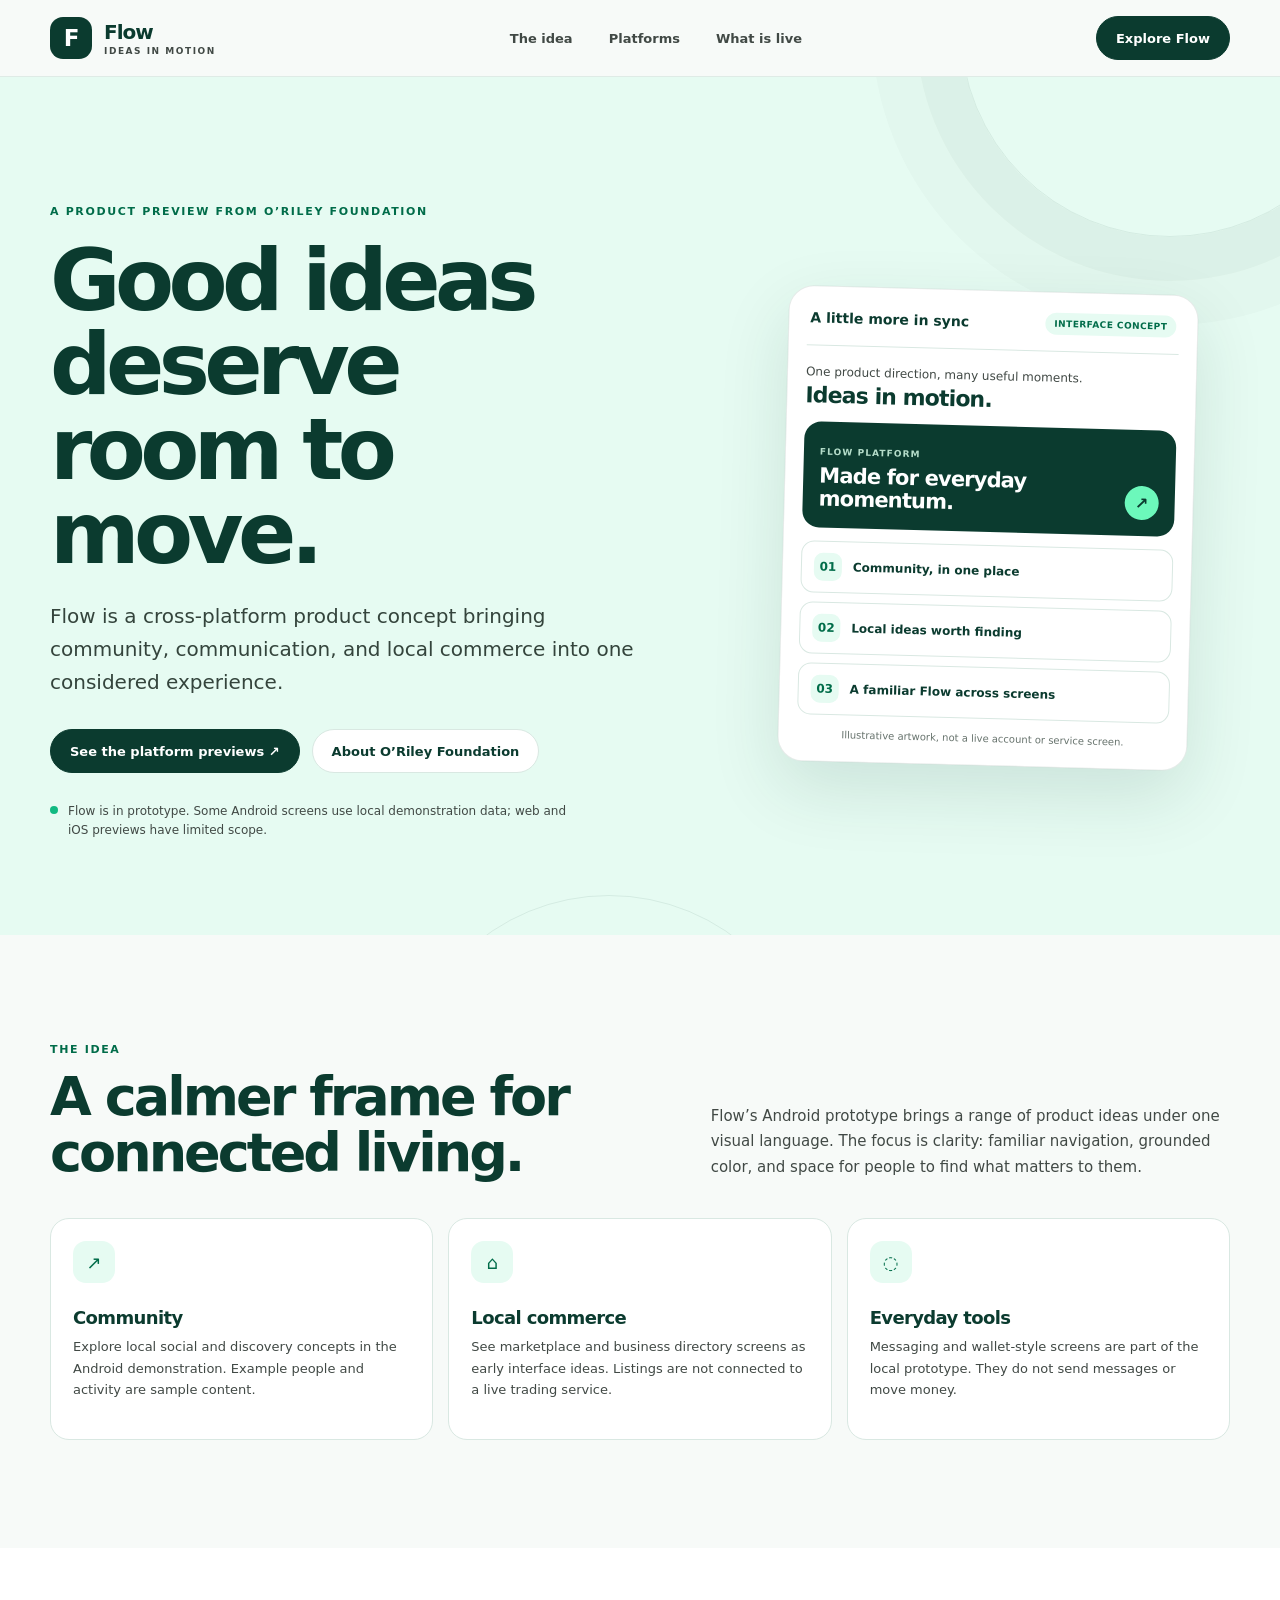
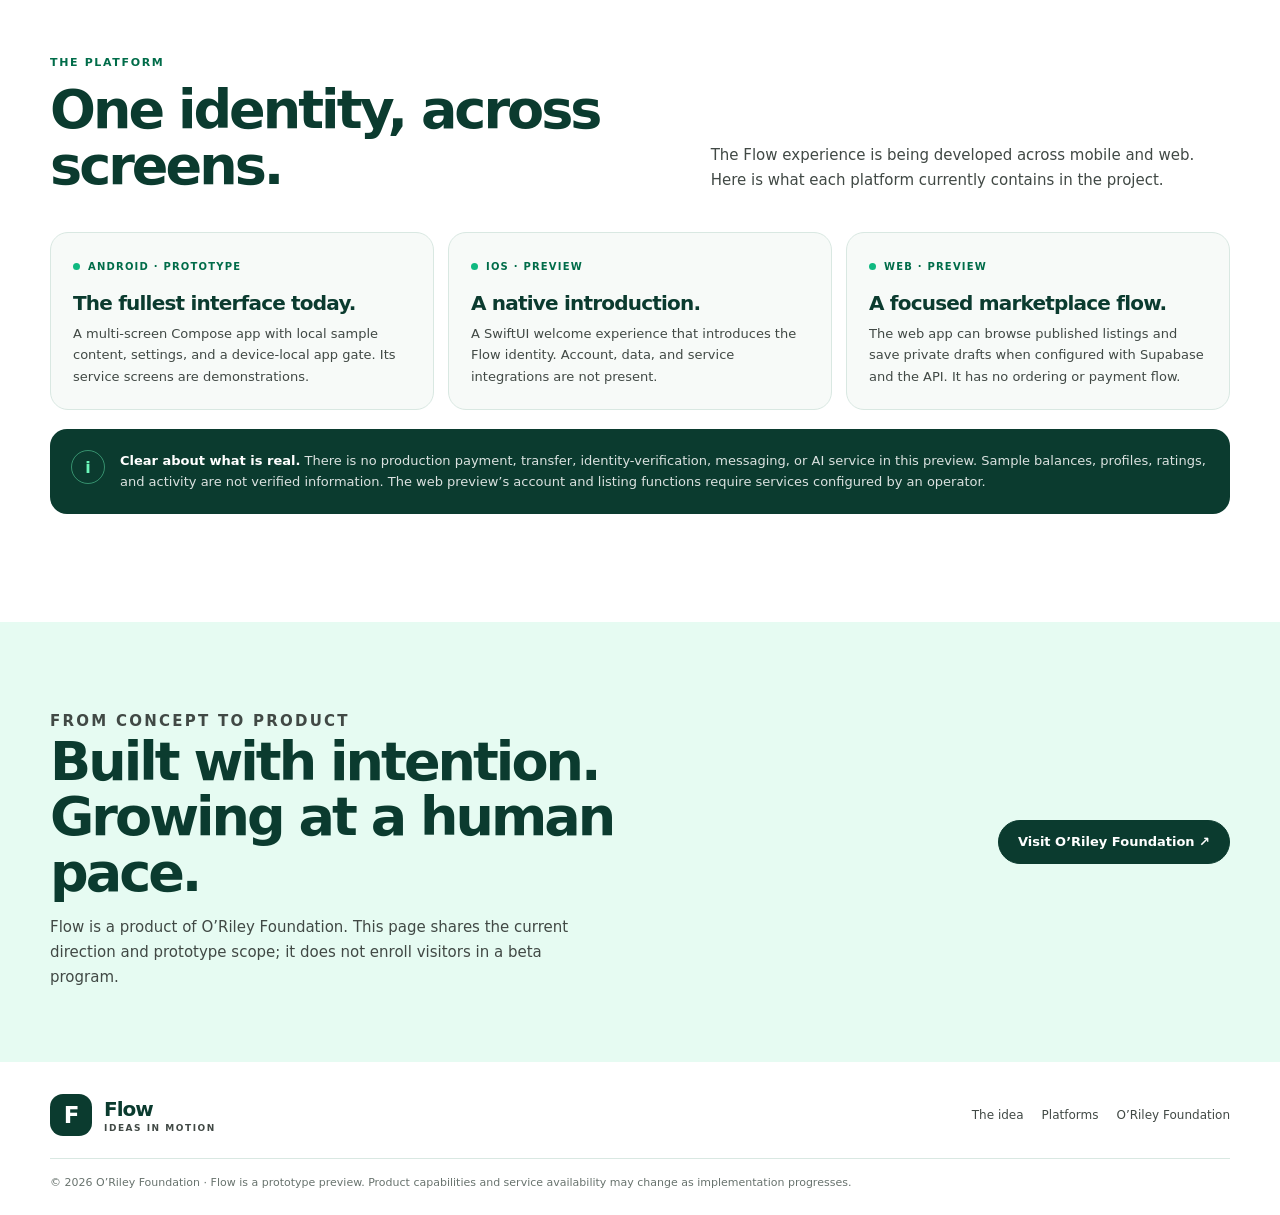
==== index.html @ 60d64be1 "Refactor Flow site into secure accessible assets" ====
<!doctype html>
<html lang="en">
<head>
  <meta charset="utf-8">
  <meta name="viewport" content="width=device-width, initial-scale=1">
  <meta name="theme-color" content="#f7faf8">
  <meta name="referrer" content="strict-origin-when-cross-origin">
  <meta http-equiv="Content-Security-Policy" content="default-src 'none'; script-src 'self'; style-src 'self'; img-src 'self' data:; font-src 'self'; connect-src 'none'; object-src 'none'; base-uri 'self'; form-action 'none'; frame-src 'none'; upgrade-insecure-requests">
  <meta name="description" content="Explore Flow, a cross-platform product prototype bringing community, communication, and local commerce into one considered experience.">
  <meta property="og:type" content="website">
  <meta property="og:title" content="Flow — Ideas in motion">
  <meta property="og:description" content="A product preview from O’Riley Foundation. Explore Flow’s Android prototype and iOS and web previews.">
  <meta property="og:url" content="https://www.zimlive.app/">
  <meta property="og:image" content="https://www.zimlive.app/social-preview.svg">
  <link rel="canonical" href="https://www.zimlive.app/">
  <link rel="icon" type="image/svg+xml" href="/favicon.svg">
  <title>Flow — Ideas in motion</title>
  <link rel="stylesheet" href="/styles/site.css">
</head>
<body>
  <a class="skip-link" href="#main">Skip to content</a>
  <header class="site-header">
    <div class="wrap nav">
      <a class="brand" href="#top" aria-label="Flow home">
        <span class="brand-mark" aria-hidden="true">F</span>
        <span><span class="brand-name">Flow</span><span class="brand-line">IDEAS IN MOTION</span></span>
      </a>
      <button class="menu-toggle" type="button" aria-expanded="false" aria-controls="main-navigation">Menu</button>
      <nav class="nav-links" id="main-navigation" aria-label="Main navigation">
        <a href="#about">The idea</a>
        <a href="#platforms">Platforms</a>
        <a href="#trust">What is live</a>
      </nav>
      <a class="nav-cta" href="#platforms">Explore Flow</a>
    </div>
  </header>

  <main id="main">
    <section class="hero" id="top" aria-labelledby="hero-title">
      <div class="wrap hero-grid">
        <div>
          <p class="kicker">A product preview from O’Riley Foundation</p>
          <h1 id="hero-title">Good ideas deserve room to move.</h1>
          <p class="hero-copy">Flow is a cross-platform product concept bringing community, communication, and local commerce into one considered experience.</p>
          <div class="hero-actions">
            <a class="button" href="#platforms">See the platform previews <span aria-hidden="true">&nbsp;↗</span></a>
            <a class="button secondary" href="https://www.orileyplatforms.com/">About O’Riley Foundation</a>
          </div>
          <p class="prototype-note"><span class="note-dot" aria-hidden="true"></span><span>Flow is in prototype. Some Android screens use local demonstration data; web and iOS previews have limited scope.</span></p>
        </div>

        <div class="preview-card" aria-label="Illustrative Flow interface preview">
          <div class="preview-top"><span class="preview-title">A little more in sync</span><span class="preview-tag">Interface concept</span></div>
          <p class="preview-welcome">One product direction, many useful moments.<strong>Ideas in motion.</strong></p>
          <div class="preview-feature"><span><small>Flow platform</small><strong>Made for everyday momentum.</strong></span><span class="arrow-mark" aria-hidden="true">↗</span></div>
          <div class="preview-list" aria-hidden="true">
            <div class="preview-row"><span class="row-icon">01</span>Community, in one place</div>
            <div class="preview-row"><span class="row-icon">02</span>Local ideas worth finding</div>
            <div class="preview-row"><span class="row-icon">03</span>A familiar Flow across screens</div>
          </div>
          <p class="preview-caption">Illustrative artwork, not a live account or service screen.</p>
        </div>
      </div>
    </section>

    <section class="content-section" id="about" aria-labelledby="about-title">
      <div class="wrap">
        <div class="section-heading">
          <div><p class="kicker">The idea</p><h2 id="about-title">A calmer frame for connected living.</h2></div>
          <p class="section-intro">Flow’s Android prototype brings a range of product ideas under one visual language. The focus is clarity: familiar navigation, grounded color, and space for people to find what matters to them.</p>
        </div>
        <div class="feature-grid">
          <article class="feature"><span class="feature-icon" aria-hidden="true">↗</span><h3>Community</h3><p>Explore local social and discovery concepts in the Android demonstration. Example people and activity are sample content.</p></article>
          <article class="feature"><span class="feature-icon" aria-hidden="true">⌂</span><h3>Local commerce</h3><p>See marketplace and business directory screens as early interface ideas. Listings are not connected to a live trading service.</p></article>
          <article class="feature"><span class="feature-icon" aria-hidden="true">◌</span><h3>Everyday tools</h3><p>Messaging and wallet-style screens are part of the local prototype. They do not send messages or move money.</p></article>
        </div>
      </div>
    </section>

    <section class="content-section status-section" id="platforms" aria-labelledby="platforms-title">
      <div class="wrap">
        <div class="section-heading">
          <div><p class="kicker">The platform</p><h2 id="platforms-title">One identity, across screens.</h2></div>
          <p class="section-intro">The Flow experience is being developed across mobile and web. Here is what each platform currently contains in the project.</p>
        </div>
        <div class="status-grid">
          <article class="status-card"><span class="status-label">Android · Prototype</span><h3>The fullest interface today.</h3><p>A multi-screen Compose app with local sample content, settings, and a device-local app gate. Its service screens are demonstrations.</p></article>
          <article class="status-card"><span class="status-label">iOS · Preview</span><h3>A native introduction.</h3><p>A SwiftUI welcome experience that introduces the Flow identity. Account, data, and service integrations are not present.</p></article>
          <article class="status-card"><span class="status-label">Web · Preview</span><h3>A focused marketplace flow.</h3><p>The web app can browse published listings and save private drafts when configured with Supabase and the API. It has no ordering or payment flow.</p></article>
        </div>
        <div class="trust-note" id="trust"><span class="trust-mark" aria-hidden="true">i</span><p><strong>Clear about what is real.</strong> There is no production payment, transfer, identity-verification, messaging, or AI service in this preview. Sample balances, profiles, ratings, and activity are not verified information. The web preview’s account and listing functions require services configured by an operator.</p></div>
      </div>
    </section>

    <section class="closing" aria-labelledby="closing-title">
      <div class="wrap closing-inner">
        <div><p class="kicker">From concept to product</p><h2 id="closing-title">Built with intention. Growing at a human pace.</h2><p>Flow is a product of O’Riley Foundation. This page shares the current direction and prototype scope; it does not enroll visitors in a beta program.</p></div>
        <a class="button" href="https://www.orileyplatforms.com/">Visit O’Riley Foundation <span aria-hidden="true">&nbsp;↗</span></a>
      </div>
    </section>
  </main>

  <footer>
    <div class="wrap">
      <div class="footer-row">
        <a class="brand" href="#top" aria-label="Flow home"><span class="brand-mark" aria-hidden="true">F</span><span><span class="brand-name">Flow</span><span class="brand-line">IDEAS IN MOTION</span></span></a>
        <div class="footer-links"><a href="#about">The idea</a><a href="#platforms">Platforms</a><a href="https://www.orileyplatforms.com/">O’Riley Foundation</a></div>
      </div>
      <p class="fine-print">© 2026 O’Riley Foundation · Flow is a prototype preview. Product capabilities and service availability may change as implementation progresses.</p>
    </div>
  </footer>
  <script type="module" src="/scripts/site.js"></script>
</body>
</html>
---- styles/site.css ----
:root {
      color-scheme: light;
      --forest: #0b3b2f;
      --pine: #006c49;
      --emerald: #10b981;
      --mint-bright: #6cf8bb;
      --mint: #e6fbf2;
      --canvas: #f7faf8;
      --white: #fff;
      --ink: #181c1b;
      --muted: #414945;
      --line: #d9e8e2;
      --max: 1180px;
      font-family: "Avenir Next", Avenir, "Segoe UI", system-ui, sans-serif;
      font-synthesis: none;
      text-rendering: optimizeLegibility;
      -webkit-font-smoothing: antialiased;
    }

    *, *::before, *::after { box-sizing: border-box; }
    html { scroll-behavior: smooth; scroll-padding-top: 92px; }
    body { margin: 0; min-width: 320px; background: var(--canvas); color: var(--ink); }
    a { color: inherit; }
    a:focus-visible { outline: 3px solid var(--emerald); outline-offset: 4px; border-radius: 4px; }
    .skip-link { position: absolute; z-index: 10; left: 16px; top: -60px; padding: 12px 16px; border-radius: 8px; background: var(--forest); color: var(--white); }
    .skip-link:focus { top: 12px; }
    .wrap { width: min(calc(100% - 48px), var(--max)); margin-inline: auto; }
    .site-header { position: sticky; z-index: 5; top: 0; border-bottom: 1px solid rgb(217 232 226 / 78%); background: rgb(247 250 248 / 94%); backdrop-filter: blur(14px); }
    .nav { display: flex; min-height: 76px; align-items: center; justify-content: space-between; gap: 28px; }
    .brand { display: inline-flex; align-items: center; gap: 12px; color: var(--forest); text-decoration: none; }
    .brand-mark { display: grid; width: 42px; height: 42px; place-items: center; border-radius: 13px; background: var(--forest); color: var(--white); font-size: 23px; font-weight: 800; letter-spacing: -.06em; }
    .brand-name { display: block; font-size: 20px; font-weight: 800; letter-spacing: -.05em; }
    .brand-line { display: block; margin-top: 2px; color: var(--muted); font-size: 9px; font-weight: 700; letter-spacing: .17em; }
    .nav-links { display: flex; align-items: center; gap: clamp(18px, 3vw, 36px); }
    .menu-toggle { display: none; min-height: 42px; border: 1px solid var(--line); border-radius: 999px; padding: 0 15px; background: var(--white); color: var(--forest); font: inherit; font-size: 13px; font-weight: 700; cursor: pointer; }
    .nav-links a { color: var(--muted); font-size: 13px; font-weight: 650; text-decoration: none; }
    .nav-links a:hover { color: var(--forest); }
    .nav-cta, .button { display: inline-flex; min-height: 44px; align-items: center; justify-content: center; border: 1px solid var(--forest); border-radius: 999px; padding: 0 19px; background: var(--forest); color: var(--white); font-size: 13px; font-weight: 700; text-decoration: none; transition: transform .18s ease, background-color .18s ease; }
    .nav-cta:hover, .button:hover { transform: translateY(-1px); background: var(--pine); }
    .button.secondary { border-color: var(--line); background: var(--white); color: var(--forest); }
    .button.secondary:hover { background: var(--mint); }

    .hero { position: relative; overflow: hidden; padding: clamp(70px, 11vw, 128px) 0 84px; background: var(--mint); }
    .hero::before, .hero::after { position: absolute; width: 420px; height: 420px; border: 1px solid rgb(11 59 47 / 8%); border-radius: 50%; content: ""; pointer-events: none; }
    .hero::before { top: -260px; right: -100px; box-shadow: 0 0 0 44px rgb(11 59 47 / 3%), 0 0 0 88px rgb(11 59 47 / 2%); }
    .hero::after { right: 36%; bottom: -380px; }
    .hero-grid { position: relative; z-index: 1; display: grid; grid-template-columns: minmax(0, 1.1fr) minmax(300px, .9fr); align-items: center; gap: clamp(44px, 8vw, 104px); }
    .kicker { margin: 0 0 20px; color: var(--pine); font-size: 11px; font-weight: 800; letter-spacing: .15em; text-transform: uppercase; }
    h1, h2, h3, p { overflow-wrap: anywhere; }
    h1 { max-width: 700px; margin: 0; color: var(--forest); font-size: clamp(48px, 7.5vw, 86px); font-weight: 760; line-height: .98; letter-spacing: -.065em; }
    .hero-copy { max-width: 610px; margin: 25px 0 0; color: #34443c; font-size: clamp(17px, 1.7vw, 20px); line-height: 1.65; }
    .hero-actions { display: flex; flex-wrap: wrap; gap: 12px; margin-top: 30px; }
    .prototype-note { display: flex; align-items: flex-start; gap: 10px; max-width: 540px; margin-top: 29px; color: var(--muted); font-size: 12px; line-height: 1.55; }
    .note-dot { flex: 0 0 8px; width: 8px; height: 8px; margin-top: 4px; border-radius: 50%; background: var(--emerald); }

    .preview-card { position: relative; max-width: 410px; margin-inline: auto; padding: 18px; border: 1px solid rgb(11 59 47 / 10%); border-radius: 25px; background: var(--white); box-shadow: 0 26px 70px rgb(11 59 47 / 12%); transform: rotate(1.5deg); }
    .preview-top { display: flex; align-items: center; justify-content: space-between; padding: 2px 3px 16px; border-bottom: 1px solid var(--line); }
    .preview-title { color: var(--forest); font-size: 14px; font-weight: 800; }
    .preview-tag { border-radius: 99px; padding: 6px 9px; background: var(--mint); color: var(--pine); font-size: 9px; font-weight: 750; letter-spacing: .05em; text-transform: uppercase; }
    .preview-welcome { margin: 19px 0 14px; color: var(--muted); font-size: 12px; }
    .preview-welcome strong { display: block; margin-top: 4px; color: var(--forest); font-size: 22px; letter-spacing: -.04em; }
    .preview-feature { display: grid; grid-template-columns: 1fr auto; align-items: end; gap: 10px; min-height: 106px; padding: 16px; border-radius: 17px; background: var(--forest); color: var(--white); }
    .preview-feature small { display: block; margin-bottom: 8px; color: #b5ddca; font-size: 9px; font-weight: 750; letter-spacing: .12em; text-transform: uppercase; }
    .preview-feature strong { max-width: 210px; font-size: 21px; line-height: 1.12; letter-spacing: -.04em; }
    .arrow-mark { display: grid; width: 34px; height: 34px; place-items: center; border-radius: 50%; background: var(--mint-bright); color: var(--forest); font-size: 16px; font-weight: 800; }
    .preview-list { display: grid; gap: 9px; margin-top: 13px; }
    .preview-row { display: flex; align-items: center; gap: 11px; padding: 11px 12px; border: 1px solid var(--line); border-radius: 13px; color: var(--forest); font-size: 12px; font-weight: 650; }
    .row-icon { display: grid; width: 28px; height: 28px; flex: 0 0 28px; place-items: center; border-radius: 9px; background: var(--mint); color: var(--pine); font-size: 12px; }
    .preview-caption { margin: 13px 0 0; color: #67736d; font-size: 10px; line-height: 1.45; text-align: center; }

    section.content-section { padding: clamp(66px, 9vw, 108px) 0; }
    .section-heading { display: grid; grid-template-columns: minmax(0, .85fr) minmax(260px, .7fr); align-items: end; gap: 30px; margin-bottom: 38px; }
    .section-heading .kicker { margin-bottom: 13px; }
    h2 { margin: 0; color: var(--forest); font-size: clamp(34px, 5vw, 54px); font-weight: 730; line-height: 1.03; letter-spacing: -.055em; }
    .section-intro { margin: 0; color: var(--muted); font-size: 15px; line-height: 1.7; }
    .feature-grid { display: grid; grid-template-columns: repeat(3, minmax(0, 1fr)); gap: 15px; }
    .feature { min-height: 222px; padding: 22px; border: 1px solid var(--line); border-radius: 19px; background: var(--white); }
    .feature-icon { display: grid; width: 42px; height: 42px; place-items: center; border-radius: 13px; background: var(--mint); color: var(--pine); font-size: 18px; }
    .feature h3 { margin: 24px 0 8px; color: var(--forest); font-size: 18px; letter-spacing: -.035em; }
    .feature p { margin: 0; color: var(--muted); font-size: 13px; line-height: 1.65; }

    .status-section { background: var(--white); }
    .status-grid { display: grid; grid-template-columns: repeat(3, minmax(0, 1fr)); gap: 14px; }
    .status-card { padding: 22px; border: 1px solid var(--line); border-radius: 18px; background: var(--canvas); }
    .status-label { display: inline-flex; align-items: center; gap: 8px; color: var(--pine); font-size: 10px; font-weight: 800; letter-spacing: .12em; text-transform: uppercase; }
    .status-label::before { width: 7px; height: 7px; border-radius: 50%; background: var(--emerald); content: ""; }
    .status-card h3 { margin: 17px 0 8px; color: var(--forest); font-size: 20px; letter-spacing: -.04em; }
    .status-card p { margin: 0; color: var(--muted); font-size: 13px; line-height: 1.65; }
    .trust-note { display: grid; grid-template-columns: auto 1fr; gap: 15px; margin-top: 19px; padding: 21px; border-radius: 17px; background: var(--forest); color: white; }
    .trust-mark { display: grid; width: 34px; height: 34px; place-items: center; border: 1px solid rgb(108 248 187 / 45%); border-radius: 50%; color: var(--mint-bright); font-weight: 800; }
    .trust-note p { margin: 0; color: rgb(255 255 255 / 85%); font-size: 13px; line-height: 1.65; }
    .trust-note strong { color: var(--white); }

    .closing { padding: 72px 0; background: var(--mint); }
    .closing-inner { display: flex; align-items: center; justify-content: space-between; gap: 30px; }
    .closing h2 { max-width: 580px; }
    .closing p { max-width: 560px; margin: 15px 0 0; color: var(--muted); font-size: 15px; line-height: 1.65; }
    footer { padding: 32px 0 26px; background: var(--white); }
    .footer-row { display: flex; align-items: center; justify-content: space-between; gap: 24px; }
    .footer-copy { color: var(--muted); font-size: 12px; line-height: 1.6; }
    .footer-links { display: flex; flex-wrap: wrap; gap: 18px; }
    .footer-links a { color: var(--muted); font-size: 12px; text-decoration: none; }
    .footer-links a:hover { color: var(--forest); text-decoration: underline; }
    .fine-print { margin: 22px 0 0; padding-top: 17px; border-top: 1px solid var(--line); color: #68736e; font-size: 11px; }

    @media (max-width: 850px) {
      .hero-grid { grid-template-columns: minmax(0, 1fr) minmax(260px, .8fr); gap: 34px; }
      .section-heading { grid-template-columns: 1fr; align-items: start; gap: 17px; }
    }
    @media (max-width: 650px) {
      .wrap { width: min(calc(100% - 36px), var(--max)); }
      .nav { min-height: 68px; gap: 12px; }
      .js .menu-toggle { display: inline-flex; align-items: center; }
      .js .nav-links { position: absolute; top: 100%; right: 18px; left: 18px; display: none; align-items: stretch; gap: 0; padding: 8px; border: 1px solid var(--line); border-radius: 16px; background: var(--white); box-shadow: 0 16px 40px rgb(11 59 47 / 12%); }
      .js .nav-links[data-open="true"] { display: grid; }
      .js .nav-links a { padding: 13px 12px; border-radius: 9px; }
      .js .nav-links a:hover { background: var(--mint); }
      .nav-cta { min-height: 40px; padding-inline: 14px; font-size: 12px; }
      .hero { padding: 64px 0 60px; }
      .hero-grid { grid-template-columns: 1fr; }
      .hero-copy { font-size: 16px; }
      .preview-card { width: min(100%, 400px); transform: none; }
      .feature-grid, .status-grid { grid-template-columns: 1fr; }
      .feature { min-height: 0; }
      .feature h3 { margin-top: 17px; }
      .closing-inner, .footer-row { align-items: flex-start; flex-direction: column; }
    }
    @media (prefers-reduced-motion: reduce) {
      *, *::before, *::after { scroll-behavior: auto !important; transition-duration: .01ms !important; }
    }
    @media (min-width: 651px) { .menu-toggle { display: none !important; } }
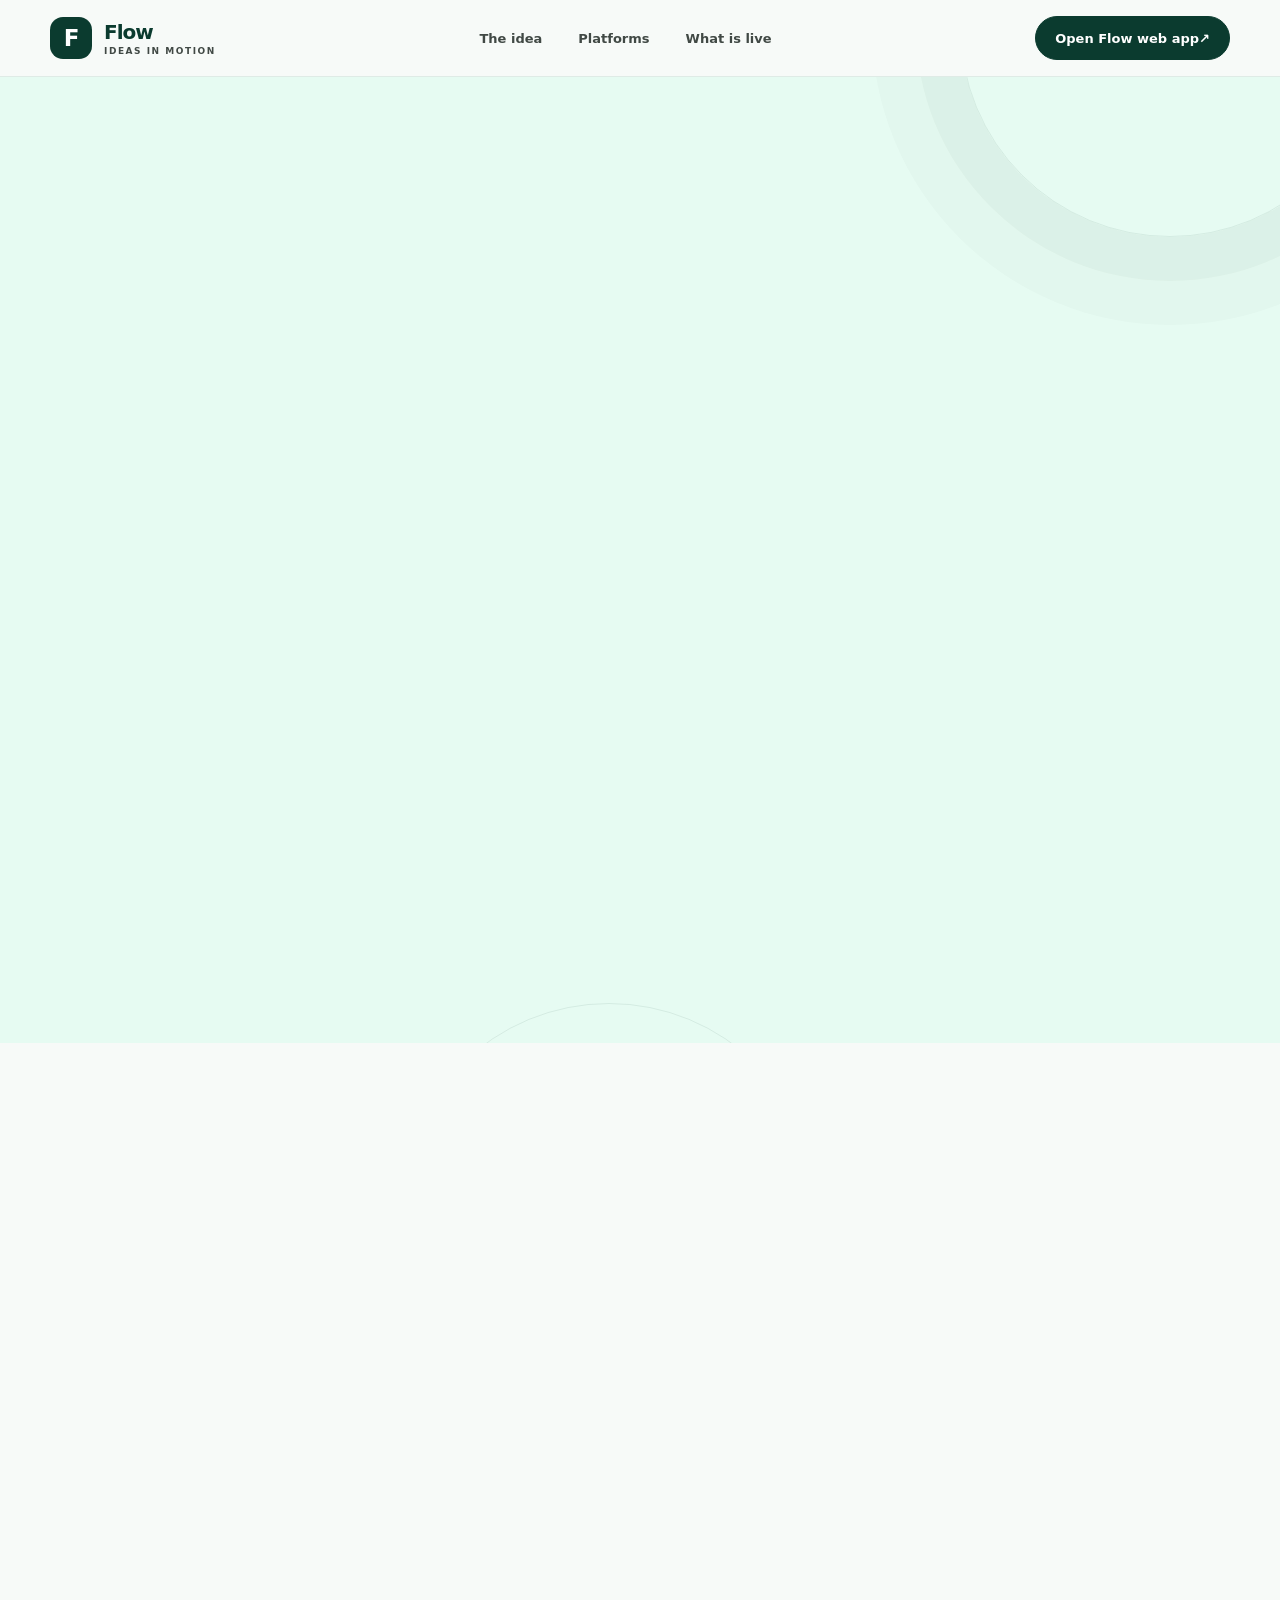
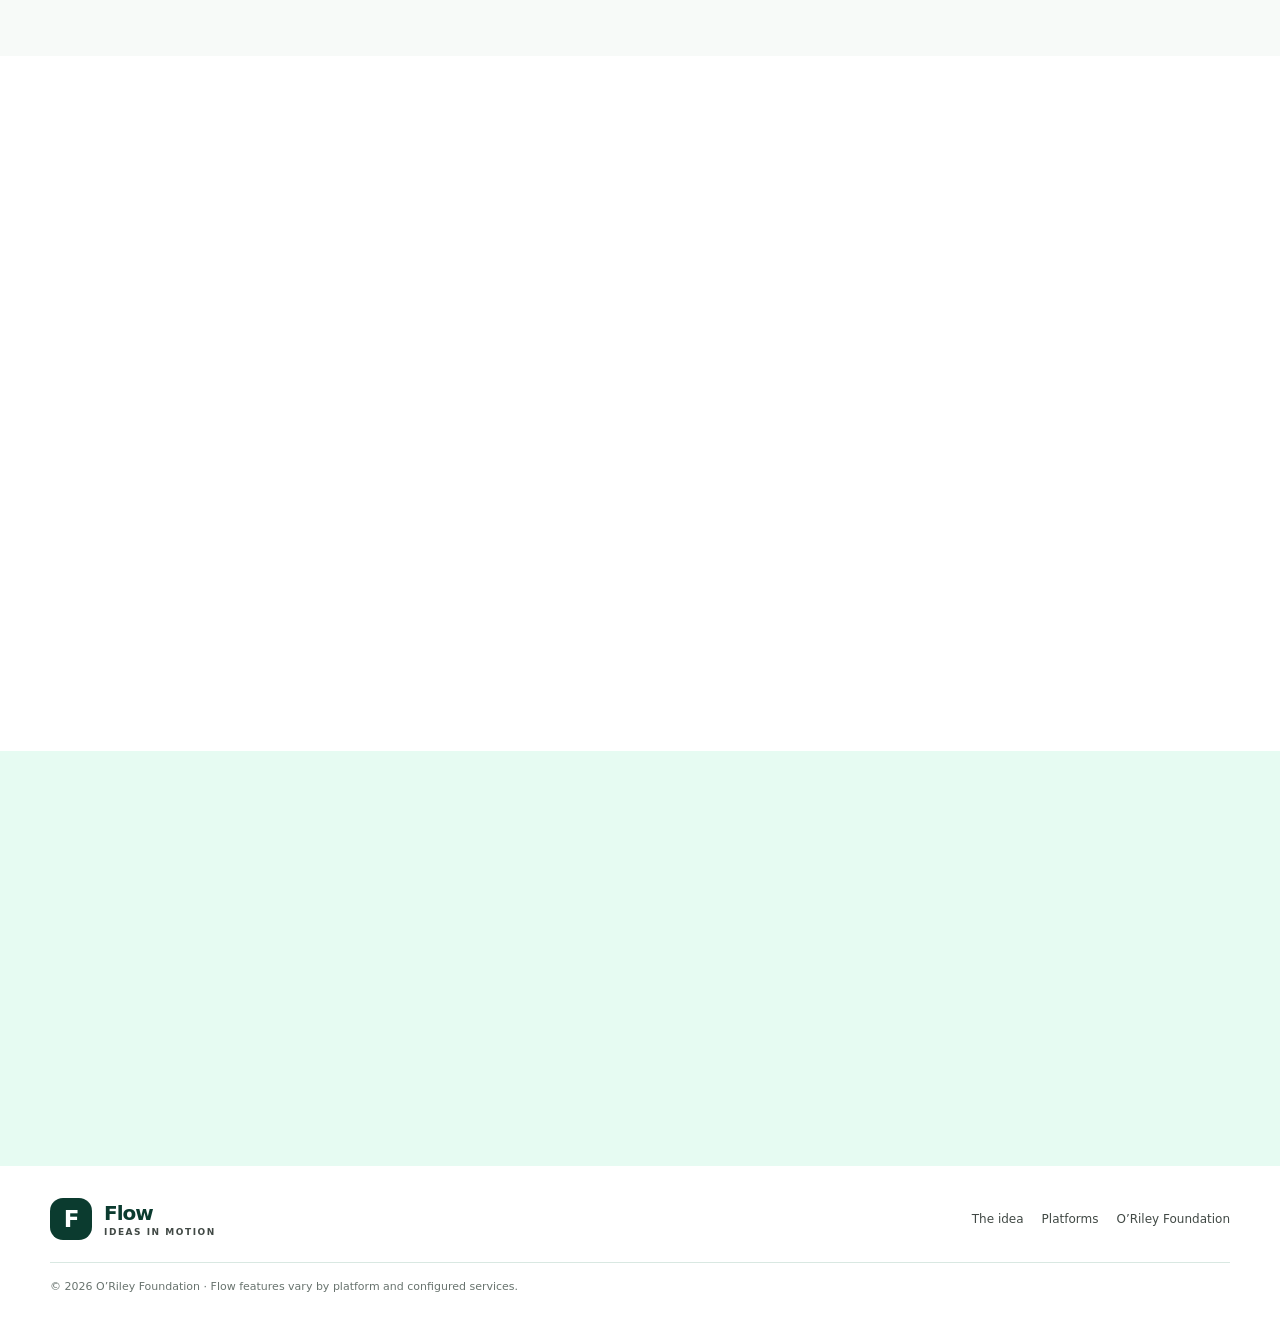
==== commit 0af83537: "Refresh Flow platform presentation and app entry points" ====
--- a/index.html
+++ b/index.html
@@ -5,11 +5,11 @@
   <meta name="viewport" content="width=device-width, initial-scale=1">
   <meta name="theme-color" content="#f7faf8">
   <meta name="referrer" content="strict-origin-when-cross-origin">
-  <meta http-equiv="Content-Security-Policy" content="default-src 'none'; script-src 'self'; style-src 'self'; img-src 'self' data:; font-src 'self'; connect-src 'none'; object-src 'none'; base-uri 'self'; form-action 'none'; frame-src 'none'; upgrade-insecure-requests">
-  <meta name="description" content="Explore Flow, a cross-platform product prototype bringing community, communication, and local commerce into one considered experience.">
+  <meta http-equiv="Content-Security-Policy" content="default-src 'none'; script-src 'self'; style-src 'self'; img-src 'self'; font-src 'self'; connect-src 'none'; object-src 'none'; base-uri 'self'; form-action 'none'; frame-src 'none'; upgrade-insecure-requests">
+  <meta name="description" content="Explore Flow, a cross-platform product bringing community, communication, and local commerce into one considered experience.">
   <meta property="og:type" content="website">
   <meta property="og:title" content="Flow — Ideas in motion">
-  <meta property="og:description" content="A product preview from O’Riley Foundation. Explore Flow’s Android prototype and iOS and web previews.">
+  <meta property="og:description" content="Flow brings community, communication, and local commerce together across Android, iOS, and the web.">
   <meta property="og:url" content="https://www.zimlive.app/">
   <meta property="og:image" content="https://www.zimlive.app/social-preview.svg">
   <link rel="canonical" href="https://www.zimlive.app/">
@@ -31,7 +31,7 @@
         <a href="#platforms">Platforms</a>
         <a href="#trust">What is live</a>
       </nav>
-      <a class="nav-cta" href="#platforms">Explore Flow</a>
+      <a class="nav-cta" href="https://zimlive-app-offocial-webiste.vercel.app/" target="_blank" rel="noopener noreferrer">Open Flow web app <span aria-hidden="true">↗</span></a>
     </div>
   </header>
 
@@ -39,14 +39,15 @@
     <section class="hero" id="top" aria-labelledby="hero-title">
       <div class="wrap hero-grid">
         <div>
-          <p class="kicker">A product preview from O’Riley Foundation</p>
+          <p class="kicker">A product from O’Riley Foundation</p>
           <h1 id="hero-title">Good ideas deserve room to move.</h1>
-          <p class="hero-copy">Flow is a cross-platform product concept bringing community, communication, and local commerce into one considered experience.</p>
+          <p class="hero-copy">Flow brings community, communication, and local commerce into one considered experience. Use the browser account and listing tools wherever Flow services are configured.</p>
           <div class="hero-actions">
-            <a class="button" href="#platforms">See the platform previews <span aria-hidden="true">&nbsp;↗</span></a>
+            <a class="button" href="https://zimlive-app-offocial-webiste.vercel.app/" target="_blank" rel="noopener noreferrer">Open Flow web app <span aria-hidden="true">&nbsp;↗</span></a>
+            <a class="button secondary" href="#platforms">See all platforms</a>
             <a class="button secondary" href="https://www.orileyplatforms.com/">About O’Riley Foundation</a>
           </div>
-          <p class="prototype-note"><span class="note-dot" aria-hidden="true"></span><span>Flow is in prototype. Some Android screens use local demonstration data; web and iOS previews have limited scope.</span></p>
+          <p class="service-note"><span class="note-dot" aria-hidden="true"></span><span>Feature availability varies by platform. Android service screens use local demonstration data; iOS introduces Flow; browser account tools require configured services.</span></p>
         </div>
 
         <div class="preview-card" aria-label="Illustrative Flow interface preview">
@@ -67,12 +68,12 @@
       <div class="wrap">
         <div class="section-heading">
           <div><p class="kicker">The idea</p><h2 id="about-title">A calmer frame for connected living.</h2></div>
-          <p class="section-intro">Flow’s Android prototype brings a range of product ideas under one visual language. The focus is clarity: familiar navigation, grounded color, and space for people to find what matters to them.</p>
+          <p class="section-intro">Flow brings a range of product ideas under one visual language. The focus is clarity: familiar navigation, grounded color, and space for people to find what matters to them.</p>
         </div>
         <div class="feature-grid">
-          <article class="feature"><span class="feature-icon" aria-hidden="true">↗</span><h3>Community</h3><p>Explore local social and discovery concepts in the Android demonstration. Example people and activity are sample content.</p></article>
-          <article class="feature"><span class="feature-icon" aria-hidden="true">⌂</span><h3>Local commerce</h3><p>See marketplace and business directory screens as early interface ideas. Listings are not connected to a live trading service.</p></article>
-          <article class="feature"><span class="feature-icon" aria-hidden="true">◌</span><h3>Everyday tools</h3><p>Messaging and wallet-style screens are part of the local prototype. They do not send messages or move money.</p></article>
+          <article class="feature"><span class="feature-icon" aria-hidden="true">↗</span><h3>Community</h3><p>Explore local social and discovery ideas in the Android app. Example people and activity are local demonstration content.</p></article>
+          <article class="feature"><span class="feature-icon" aria-hidden="true">⌂</span><h3>Local commerce</h3><p>Browse published listings in the web app when configured. Android marketplace and directory screens currently use local examples.</p></article>
+          <article class="feature"><span class="feature-icon" aria-hidden="true">◌</span><h3>Everyday tools</h3><p>Messaging and wallet screens in Android use local demonstration data. They do not send messages or move money.</p></article>
         </div>
       </div>
     </section>
@@ -81,20 +82,20 @@
       <div class="wrap">
         <div class="section-heading">
           <div><p class="kicker">The platform</p><h2 id="platforms-title">One identity, across screens.</h2></div>
-          <p class="section-intro">The Flow experience is being developed across mobile and web. Here is what each platform currently contains in the project.</p>
+          <p class="section-intro">Flow keeps a familiar identity across mobile and web. Here is what each platform currently offers.</p>
         </div>
         <div class="status-grid">
-          <article class="status-card"><span class="status-label">Android · Prototype</span><h3>The fullest interface today.</h3><p>A multi-screen Compose app with local sample content, settings, and a device-local app gate. Its service screens are demonstrations.</p></article>
-          <article class="status-card"><span class="status-label">iOS · Preview</span><h3>A native introduction.</h3><p>A SwiftUI welcome experience that introduces the Flow identity. Account, data, and service integrations are not present.</p></article>
-          <article class="status-card"><span class="status-label">Web · Preview</span><h3>A focused marketplace flow.</h3><p>The web app can browse published listings and save private drafts when configured with Supabase and the API. It has no ordering or payment flow.</p></article>
+          <article class="status-card"><span class="status-label">Android · Mobile app</span><h3>The fullest interface today.</h3><p>A multi-screen Compose app with settings and a device-local app gate. Community, messaging, marketplace, and wallet examples use local data.</p></article>
+          <article class="status-card"><span class="status-label">iOS · Mobile app</span><h3>A native introduction.</h3><p>A SwiftUI welcome experience for Flow. Account, shared data, and service integrations are not available yet.</p></article>
+          <article class="status-card"><span class="status-label">Web · Browser app</span><h3>Use Flow from a browser.</h3><p>Create an account, manage your profile, save private listing drafts, submit reports, and discover published listings when Firebase is configured.</p></article>
         </div>
-        <div class="trust-note" id="trust"><span class="trust-mark" aria-hidden="true">i</span><p><strong>Clear about what is real.</strong> There is no production payment, transfer, identity-verification, messaging, or AI service in this preview. Sample balances, profiles, ratings, and activity are not verified information. The web preview’s account and listing functions require services configured by an operator.</p></div>
+        <div class="trust-note" id="trust"><span class="trust-mark" aria-hidden="true">i</span><p><strong>Clear about what is live.</strong> Payments, transfers, identity verification, messaging, and AI services are not available. Android example balances, profiles, ratings, and activity are local demonstration data, not verified information. Browser account and listing tools require configured Firebase services; listings remain private drafts unless published by an authorized service. Saved report records stay private and do not reach a support team.</p></div>
       </div>
     </section>
 
     <section class="closing" aria-labelledby="closing-title">
       <div class="wrap closing-inner">
-        <div><p class="kicker">From concept to product</p><h2 id="closing-title">Built with intention. Growing at a human pace.</h2><p>Flow is a product of O’Riley Foundation. This page shares the current direction and prototype scope; it does not enroll visitors in a beta program.</p></div>
+        <div><p class="kicker">From idea to everyday use</p><h2 id="closing-title">Built with intention. Growing at a human pace.</h2><p>Flow is a product of O’Riley Foundation. Explore what is available today across Android, iOS, and the web.</p></div>
         <a class="button" href="https://www.orileyplatforms.com/">Visit O’Riley Foundation <span aria-hidden="true">&nbsp;↗</span></a>
       </div>
     </section>
@@ -106,7 +107,7 @@
         <a class="brand" href="#top" aria-label="Flow home"><span class="brand-mark" aria-hidden="true">F</span><span><span class="brand-name">Flow</span><span class="brand-line">IDEAS IN MOTION</span></span></a>
         <div class="footer-links"><a href="#about">The idea</a><a href="#platforms">Platforms</a><a href="https://www.orileyplatforms.com/">O’Riley Foundation</a></div>
       </div>
-      <p class="fine-print">© 2026 O’Riley Foundation · Flow is a prototype preview. Product capabilities and service availability may change as implementation progresses.</p>
+      <p class="fine-print">© 2026 O’Riley Foundation · Flow features vary by platform and configured services.</p>
     </div>
   </footer>
   <script type="module" src="/scripts/site.js"></script>
--- a/styles/site.css
+++ b/styles/site.css
@@ -45,12 +45,15 @@
     .hero::before { top: -260px; right: -100px; box-shadow: 0 0 0 44px rgb(11 59 47 / 3%), 0 0 0 88px rgb(11 59 47 / 2%); }
     .hero::after { right: 36%; bottom: -380px; }
     .hero-grid { position: relative; z-index: 1; display: grid; grid-template-columns: minmax(0, 1.1fr) minmax(300px, .9fr); align-items: center; gap: clamp(44px, 8vw, 104px); }
+    .motion-ready .reveal { opacity: 0; transform: translateY(14px); transition: opacity 460ms ease-out, transform 560ms cubic-bezier(.2, .7, .2, 1); }
+    .motion-ready .reveal.is-visible { opacity: 1; transform: translateY(0); }
+    .motion-ready .hero-grid > :nth-child(2) { transition-delay: 90ms; }
     .kicker { margin: 0 0 20px; color: var(--pine); font-size: 11px; font-weight: 800; letter-spacing: .15em; text-transform: uppercase; }
     h1, h2, h3, p { overflow-wrap: anywhere; }
     h1 { max-width: 700px; margin: 0; color: var(--forest); font-size: clamp(48px, 7.5vw, 86px); font-weight: 760; line-height: .98; letter-spacing: -.065em; }
     .hero-copy { max-width: 610px; margin: 25px 0 0; color: #34443c; font-size: clamp(17px, 1.7vw, 20px); line-height: 1.65; }
     .hero-actions { display: flex; flex-wrap: wrap; gap: 12px; margin-top: 30px; }
-    .prototype-note { display: flex; align-items: flex-start; gap: 10px; max-width: 540px; margin-top: 29px; color: var(--muted); font-size: 12px; line-height: 1.55; }
+    .service-note { display: flex; align-items: flex-start; gap: 10px; max-width: 540px; margin-top: 29px; color: var(--muted); font-size: 12px; line-height: 1.55; }
     .note-dot { flex: 0 0 8px; width: 8px; height: 8px; margin-top: 4px; border-radius: 50%; background: var(--emerald); }
 
     .preview-card { position: relative; max-width: 410px; margin-inline: auto; padding: 18px; border: 1px solid rgb(11 59 47 / 10%); border-radius: 25px; background: var(--white); box-shadow: 0 26px 70px rgb(11 59 47 / 12%); transform: rotate(1.5deg); }
@@ -75,6 +78,12 @@
     .section-intro { margin: 0; color: var(--muted); font-size: 15px; line-height: 1.7; }
     .feature-grid { display: grid; grid-template-columns: repeat(3, minmax(0, 1fr)); gap: 15px; }
     .feature { min-height: 222px; padding: 22px; border: 1px solid var(--line); border-radius: 19px; background: var(--white); }
+    @media (hover: hover) and (pointer: fine) {
+      .feature, .status-card { transition: transform 180ms ease; }
+      .feature:hover, .status-card:hover { transform: translateY(-3px); }
+    }
+    .motion-ready .feature:nth-child(2), .motion-ready .status-card:nth-child(2) { transition-delay: 60ms; }
+    .motion-ready .feature:nth-child(3), .motion-ready .status-card:nth-child(3) { transition-delay: 120ms; }
     .feature-icon { display: grid; width: 42px; height: 42px; place-items: center; border-radius: 13px; background: var(--mint); color: var(--pine); font-size: 18px; }
     .feature h3 { margin: 24px 0 8px; color: var(--forest); font-size: 18px; letter-spacing: -.035em; }
     .feature p { margin: 0; color: var(--muted); font-size: 13px; line-height: 1.65; }
@@ -127,5 +136,6 @@
     }
     @media (prefers-reduced-motion: reduce) {
       *, *::before, *::after { scroll-behavior: auto !important; transition-duration: .01ms !important; }
+      .motion-ready .reveal { opacity: 1; transform: none; transition: none; }
     }
     @media (min-width: 651px) { .menu-toggle { display: none !important; } }
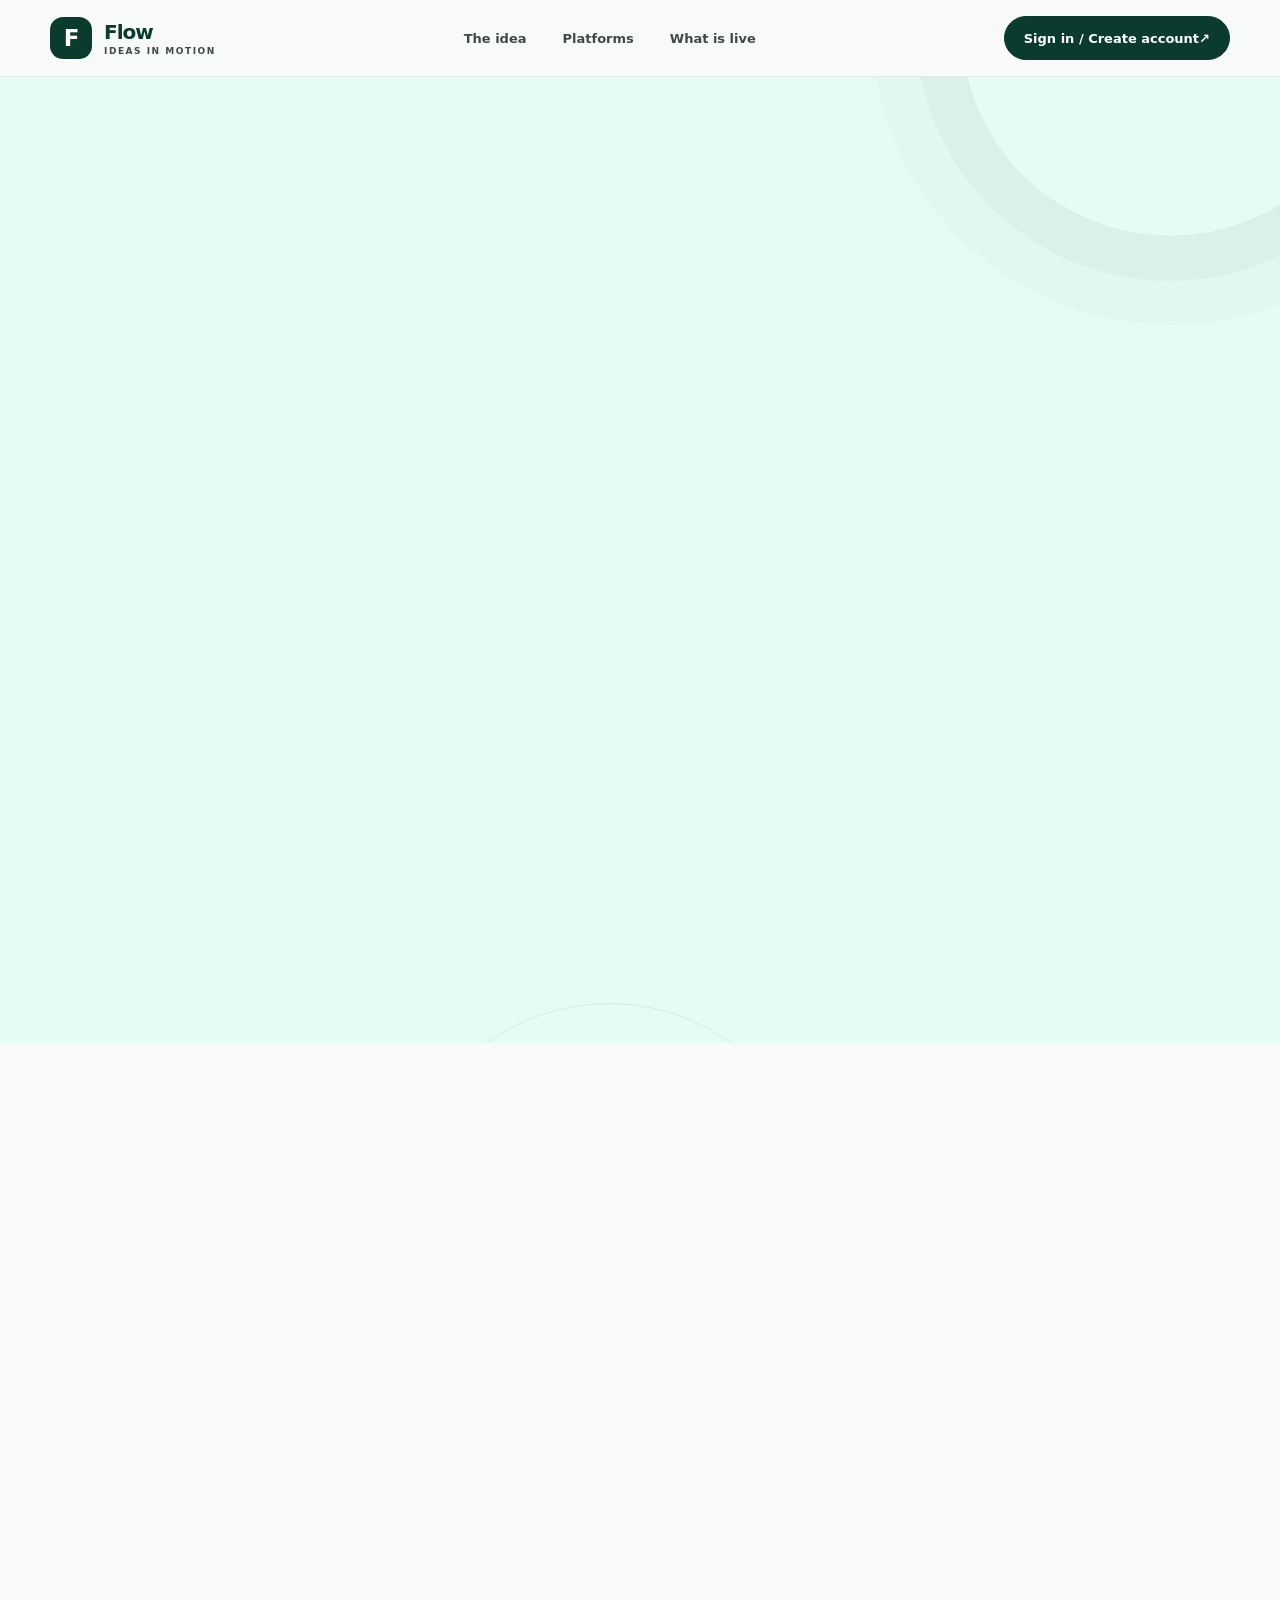
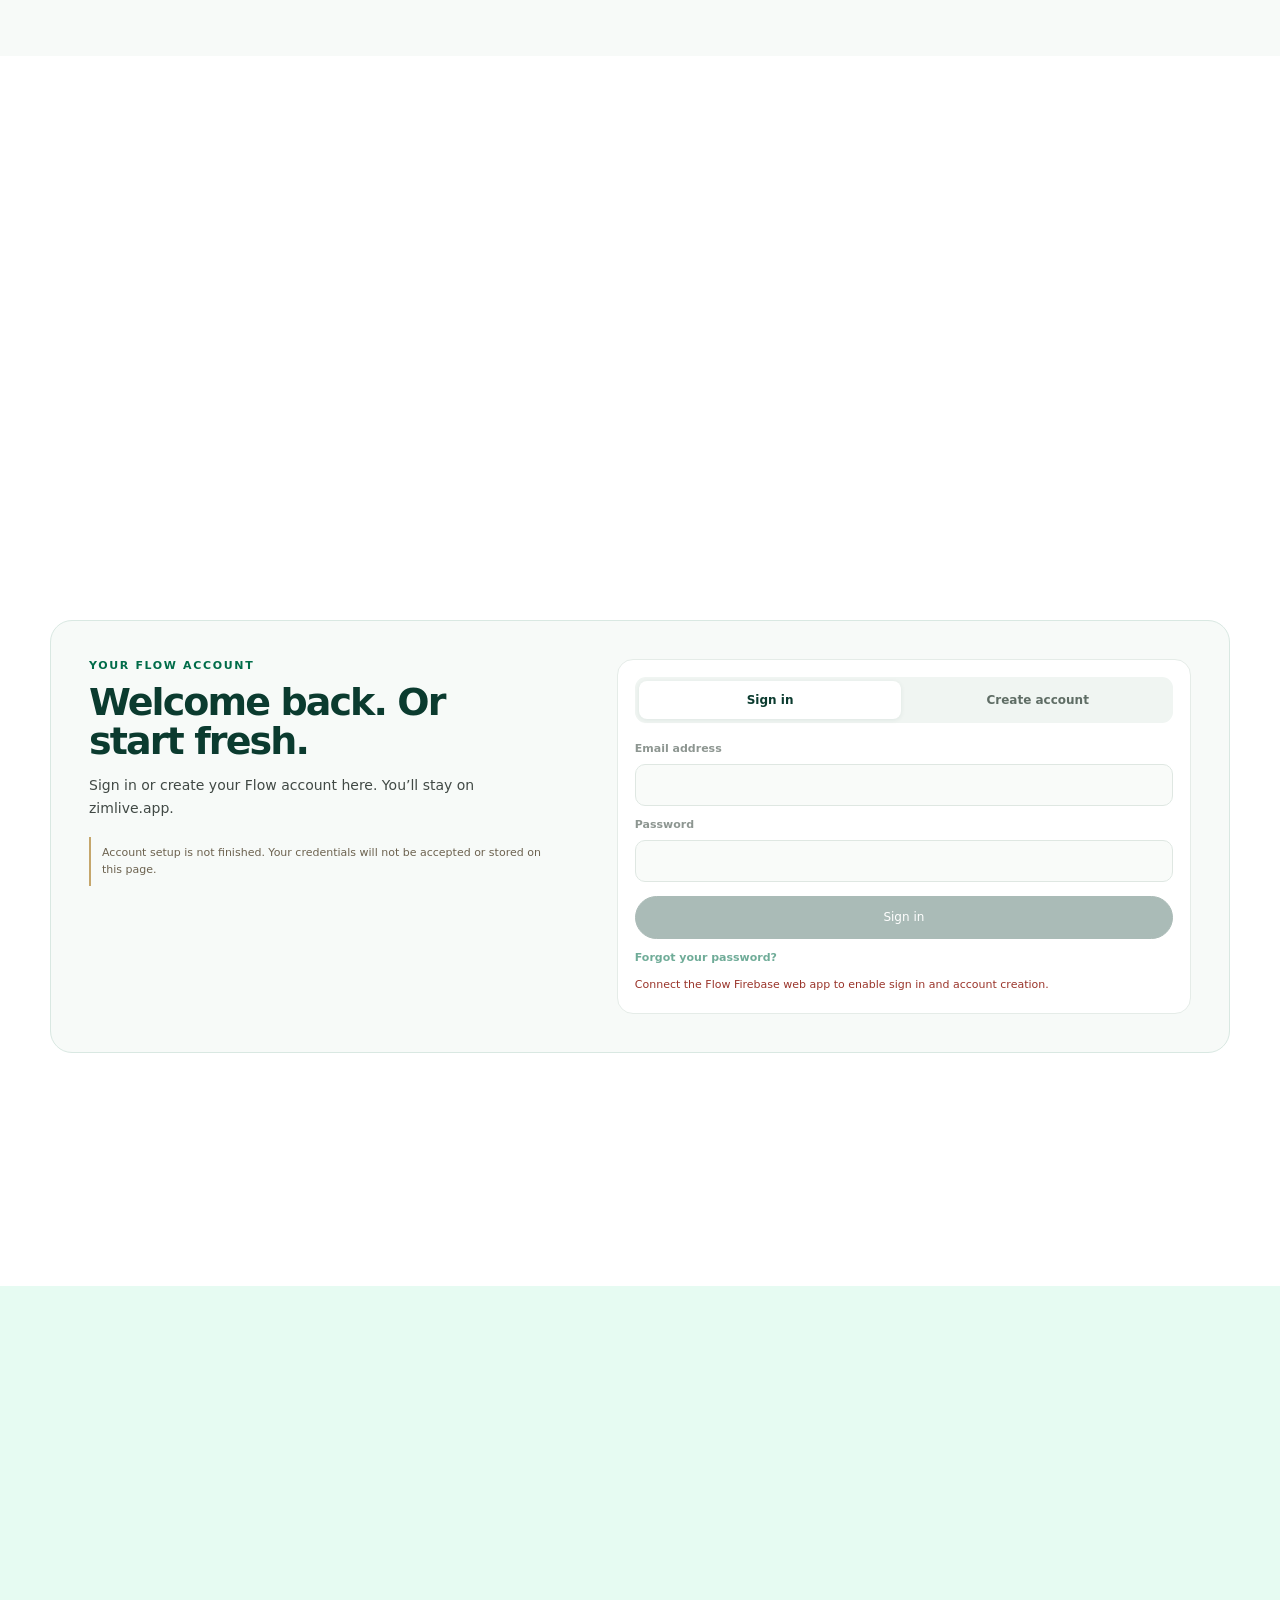
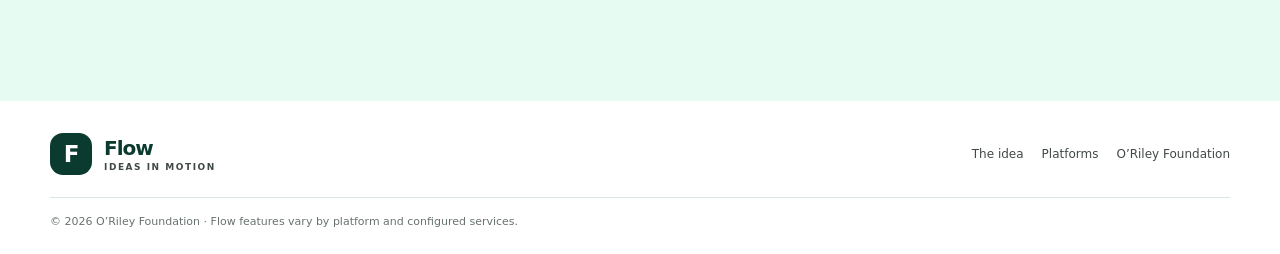
==== commit 3864e41b: "Add same-site Flow account access and store links" ====
--- a/index.html
+++ b/index.html
@@ -5,14 +5,14 @@
   <meta name="viewport" content="width=device-width, initial-scale=1">
   <meta name="theme-color" content="#f7faf8">
   <meta name="referrer" content="strict-origin-when-cross-origin">
-  <meta http-equiv="Content-Security-Policy" content="default-src 'none'; script-src 'self'; style-src 'self'; img-src 'self'; font-src 'self'; connect-src 'none'; object-src 'none'; base-uri 'self'; form-action 'none'; frame-src 'none'; upgrade-insecure-requests">
+  <meta http-equiv="Content-Security-Policy" content="default-src 'none'; script-src 'self' https://www.gstatic.com; style-src 'self'; img-src 'self'; font-src 'self'; connect-src https://identitytoolkit.googleapis.com https://securetoken.googleapis.com https://www.googleapis.com https://firebaseinstallations.googleapis.com; object-src 'none'; base-uri 'self'; form-action 'none'; frame-src https://*.firebaseapp.com https://*.web.app; upgrade-insecure-requests">
   <meta name="description" content="Explore Flow, a cross-platform product bringing community, communication, and local commerce into one considered experience.">
   <meta property="og:type" content="website">
   <meta property="og:title" content="Flow — Ideas in motion">
   <meta property="og:description" content="Flow brings community, communication, and local commerce together across Android, iOS, and the web.">
-  <meta property="og:url" content="https://www.zimlive.app/">
-  <meta property="og:image" content="https://www.zimlive.app/social-preview.svg">
-  <link rel="canonical" href="https://www.zimlive.app/">
+  <meta property="og:url" content="https://zimlive.app/">
+  <meta property="og:image" content="https://zimlive.app/social-preview.svg">
+  <link rel="canonical" href="https://zimlive.app/">
   <link rel="icon" type="image/svg+xml" href="/favicon.svg">
   <title>Flow — Ideas in motion</title>
   <link rel="stylesheet" href="/styles/site.css">
@@ -31,7 +31,7 @@
         <a href="#platforms">Platforms</a>
         <a href="#trust">What is live</a>
       </nav>
-      <a class="nav-cta" href="https://zimlive-app-offocial-webiste.vercel.app/" target="_blank" rel="noopener noreferrer">Open Flow web app <span aria-hidden="true">↗</span></a>
+      <a class="nav-cta" href="#account-access">Sign in / Create account <span aria-hidden="true">↗</span></a>
     </div>
   </header>
 
@@ -43,7 +43,7 @@
           <h1 id="hero-title">Good ideas deserve room to move.</h1>
           <p class="hero-copy">Flow brings community, communication, and local commerce into one considered experience. Use the browser account and listing tools wherever Flow services are configured.</p>
           <div class="hero-actions">
-            <a class="button" href="https://zimlive-app-offocial-webiste.vercel.app/" target="_blank" rel="noopener noreferrer">Open Flow web app <span aria-hidden="true">&nbsp;↗</span></a>
+            <a class="button" href="#account-access">Open Flow web app <span aria-hidden="true">&nbsp;↗</span></a>
             <a class="button secondary" href="#platforms">See all platforms</a>
             <a class="button secondary" href="https://www.orileyplatforms.com/">About O’Riley Foundation</a>
           </div>
@@ -85,10 +85,35 @@
           <p class="section-intro">Flow keeps a familiar identity across mobile and web. Here is what each platform currently offers.</p>
         </div>
         <div class="status-grid">
-          <article class="status-card"><span class="status-label">Android · Mobile app</span><h3>The fullest interface today.</h3><p>A multi-screen Compose app with settings and a device-local app gate. Community, messaging, marketplace, and wallet examples use local data.</p></article>
-          <article class="status-card"><span class="status-label">iOS · Mobile app</span><h3>A native introduction.</h3><p>A SwiftUI welcome experience for Flow. Account, shared data, and service integrations are not available yet.</p></article>
-          <article class="status-card"><span class="status-label">Web · Browser app</span><h3>Use Flow from a browser.</h3><p>Create an account, manage your profile, save private listing drafts, submit reports, and discover published listings when Firebase is configured.</p></article>
+          <article class="status-card"><span class="status-label">Android · Mobile app</span><h3>The fullest interface today.</h3><p>A multi-screen Compose app with settings and a device-local app gate. Community, messaging, marketplace, and wallet examples use local data.</p><a class="store-link" href="https://play.google.com/store/search?q=Flow%20O%27Riley%20Foundation&amp;c=apps" target="_blank" rel="noopener noreferrer" aria-label="Find Flow on Google Play"><svg viewBox="0 0 24 24" aria-hidden="true"><path fill="currentColor" d="M3.7 2.8c-.4.4-.7 1-.7 1.8v14.8c0 .8.3 1.4.7 1.8l8.4-9.1L3.7 2.8Zm1.4-.8 9.1 8 2.4-2.6L6.1 1.8c-.4-.2-.7-.1-1 .2Zm0 20c.3.2.7.3 1 .1l10.5-5.7-2.4-2.6-9.1 8.2Zm12.9-6.4 2.6-1.4c.9-.5.9-1.3 0-1.8L18 11l-2.6 2.8 2.6 2.8Z"/></svg><span><small>GET IT ON</small><strong>Google Play</strong></span><b aria-hidden="true">↗</b></a><p class="store-note">Search the store for Flow. If no listing is available yet, results may be empty.</p></article>
+          <article class="status-card"><span class="status-label">iOS · Mobile app</span><h3>A native introduction.</h3><p>A SwiftUI welcome experience for Flow. Account, shared data, and service integrations are not available yet.</p><a class="store-link" href="https://apps.apple.com/search?term=Flow%20O%27Riley%20Foundation" target="_blank" rel="noopener noreferrer" aria-label="Find Flow on the Apple App Store"><svg viewBox="0 0 24 24" aria-hidden="true"><path fill="currentColor" d="M16.4 12.8c0-2.1 1.7-3.1 1.8-3.2-1-1.5-2.6-1.7-3.2-1.7-1.4-.1-2.8.9-3.5.9-.7 0-1.8-.9-3-.8-1.5 0-2.9.9-3.7 2.2-1.6 2.7-.4 6.7 1.2 8.9.8 1.1 1.7 2.3 2.9 2.3 1.2-.1 1.7-.7 3.1-.7s1.8.7 3.1.7c1.3 0 2.1-1.1 2.9-2.2.9-1.2 1.2-2.4 1.2-2.5-.1 0-2.8-1.1-2.8-3.9Zm-2.3-6.4c.6-.8 1-1.9.9-3-.9 0-2 .6-2.7 1.4-.6.7-1.1 1.8-1 2.9 1 .1 2.1-.5 2.8-1.3Z"/></svg><span><small>DOWNLOAD ON THE</small><strong>App Store</strong></span><b aria-hidden="true">↗</b></a><p class="store-note">Search the store for Flow. If no listing is available yet, results may be empty.</p></article>
+          <article class="status-card"><span class="status-label">Web · Browser app</span><h3>Use Flow from a browser.</h3><p>Create an account, sign in, manage your profile, save private listing drafts, submit reports, and discover published listings when Firebase is configured.</p><a class="button platform-account-link" href="#account-access">Sign in or create account <span aria-hidden="true">↗</span></a></article>
         </div>
+        <section class="account-access" id="account-access" aria-labelledby="account-title">
+          <div class="account-intro"><p class="kicker">Your Flow account</p><h3 id="account-title">Welcome back. Or start fresh.</h3><p>Sign in or create your Flow account here. You’ll stay on zimlive.app.</p><span class="account-config-note" id="account-config-note">Account access is being connected. Do not enter your password until setup is complete.</span></div>
+          <div class="account-content">
+            <div class="account-signed-in" id="account-signed-in" hidden>
+              <p class="account-state-label">YOU’RE SIGNED IN</p><h4 id="account-user-email"></h4><p id="account-verification-state"></p>
+              <div class="account-actions"><button class="button" type="button" id="account-resend-verification" hidden>Resend verification email</button><button class="button secondary" type="button" id="account-sign-out">Sign out</button></div>
+            </div>
+            <div id="account-forms">
+              <div class="account-tabs" role="tablist" aria-label="Account options">
+                <button class="account-tab is-active" id="tab-sign-in" type="button" role="tab" aria-selected="true" aria-controls="form-sign-in" data-account-tab="sign-in">Sign in</button>
+                <button class="account-tab" id="tab-create" type="button" role="tab" aria-selected="false" aria-controls="form-create" data-account-tab="create">Create account</button>
+              </div>
+              <form class="account-form" id="form-sign-in" role="tabpanel" aria-labelledby="tab-sign-in" data-account-panel="sign-in">
+                <fieldset data-auth-fields disabled><label for="sign-in-email">Email address</label><input id="sign-in-email" name="email" type="email" autocomplete="email" maxlength="254" required><label for="sign-in-password">Password</label><input id="sign-in-password" name="password" type="password" autocomplete="current-password" maxlength="128" required><button class="button" type="submit">Sign in</button></fieldset>
+                <button class="text-link" id="forgot-password" type="button" disabled>Forgot your password?</button>
+              </form>
+              <form class="account-form" id="form-create" role="tabpanel" aria-labelledby="tab-create" data-account-panel="create" hidden>
+                <fieldset data-auth-fields disabled><label for="create-email">Email address</label><input id="create-email" name="email" type="email" autocomplete="email" maxlength="254" required><label for="create-password">Create password</label><input id="create-password" name="password" type="password" autocomplete="new-password" minlength="12" maxlength="128" aria-describedby="password-hint" required><small class="password-hint" id="password-hint">Use at least 12 characters. We’ll email a link to verify your address.</small><button class="button" type="submit">Create account</button></fieldset>
+              </form>
+              <form class="account-form reset-form" id="form-reset-request" hidden><label for="reset-email">Email address</label><input id="reset-email" name="email" type="email" autocomplete="email" maxlength="254" required><button class="button" type="submit">Send password reset link</button><button class="text-link" id="back-to-sign-in" type="button">Back to sign in</button></form>
+              <form class="account-form reset-form" id="form-reset" hidden><label for="reset-password">New password</label><input id="reset-password" name="password" type="password" autocomplete="new-password" minlength="12" maxlength="128" required><button class="button" type="submit">Update password</button></form>
+            </div>
+            <p class="account-status" id="account-status" role="status" aria-live="polite"></p>
+          </div>
+        </section>
         <div class="trust-note" id="trust"><span class="trust-mark" aria-hidden="true">i</span><p><strong>Clear about what is live.</strong> Payments, transfers, identity verification, messaging, and AI services are not available. Android example balances, profiles, ratings, and activity are local demonstration data, not verified information. Browser account and listing tools require configured Firebase services; listings remain private drafts unless published by an authorized service. Saved report records stay private and do not reach a support team.</p></div>
       </div>
     </section>
@@ -111,5 +136,7 @@
     </div>
   </footer>
   <script type="module" src="/scripts/site.js"></script>
+  <script type="application/json" id="flow-firebase-config">{"apiKey":"","authDomain":"","projectId":"","appId":""}</script>
+  <script type="module" src="/scripts/account.js"></script>
 </body>
 </html>
--- a/styles/site.css
+++ b/styles/site.css
@@ -90,11 +90,52 @@
 
     .status-section { background: var(--white); }
     .status-grid { display: grid; grid-template-columns: repeat(3, minmax(0, 1fr)); gap: 14px; }
-    .status-card { padding: 22px; border: 1px solid var(--line); border-radius: 18px; background: var(--canvas); }
+    .status-card { display: flex; flex-direction: column; align-items: flex-start; padding: 22px; border: 1px solid var(--line); border-radius: 18px; background: var(--canvas); }
     .status-label { display: inline-flex; align-items: center; gap: 8px; color: var(--pine); font-size: 10px; font-weight: 800; letter-spacing: .12em; text-transform: uppercase; }
     .status-label::before { width: 7px; height: 7px; border-radius: 50%; background: var(--emerald); content: ""; }
     .status-card h3 { margin: 17px 0 8px; color: var(--forest); font-size: 20px; letter-spacing: -.04em; }
     .status-card p { margin: 0; color: var(--muted); font-size: 13px; line-height: 1.65; }
+    .store-link { display: inline-flex; min-height: 48px; align-items: center; gap: 10px; margin-top: auto; padding: 10px 13px 0 0; color: var(--forest); text-decoration: none; }
+    .store-link svg { width: 27px; height: 27px; flex: 0 0 auto; }
+    .store-link span { display: grid; gap: 2px; }
+    .store-link small { color: #66736c; font-size: 8px; font-weight: 700; letter-spacing: .11em; }
+    .store-link strong { font-size: 15px; letter-spacing: -.025em; }
+    .store-link b { margin-left: 8px; font-size: 12px; }
+    .store-link:hover strong { text-decoration: underline; text-underline-offset: 3px; }
+    .status-card .store-note { margin: 5px 0 0; color: #77827b; font-size: 10px; line-height: 1.45; }
+    .platform-account-link { min-height: 40px; margin-top: auto; padding-inline: 14px; font-size: 11px; }
+    .account-access { display: grid; grid-template-columns: minmax(0, .9fr) minmax(300px, 1.1fr); gap: clamp(25px, 5vw, 58px); margin-top: 28px; padding: clamp(23px, 4vw, 38px); border: 1px solid var(--line); border-radius: 22px; background: var(--canvas); scroll-margin-top: 100px; }
+    .account-intro .kicker { margin-bottom: 11px; }
+    .account-intro h3 { max-width: 400px; margin: 0; color: var(--forest); font-size: clamp(26px, 3.5vw, 38px); line-height: 1.05; letter-spacing: -.05em; }
+    .account-intro > p:not(.kicker) { margin: 12px 0 18px; color: var(--muted); font-size: 14px; line-height: 1.6; }
+    .account-config-note { display: block; border-left: 2px solid #c5a66c; padding: 8px 0 8px 11px; color: #6c624f; font-size: 11px; line-height: 1.5; }
+    .account-content { min-width: 0; border: 1px solid #e5ece8; border-radius: 16px; padding: 17px; background: var(--white); }
+    .account-tabs { display: grid; grid-template-columns: 1fr 1fr; gap: 5px; border-radius: 11px; padding: 4px; background: #f0f5f2; }
+    .account-tab { min-height: 38px; border: 0; border-radius: 8px; padding: 8px 12px; background: transparent; color: #5f6d65; font: inherit; font-size: 12px; font-weight: 700; cursor: pointer; }
+    .account-tab:hover { background: rgb(255 255 255 / 60%); }
+    .account-tab.is-active { background: var(--white); color: var(--forest); box-shadow: 0 1px 5px rgb(11 59 47 / 8%); }
+    .account-tab:focus-visible, .account-content button:focus-visible, .account-content input:focus-visible { outline: 3px solid var(--emerald); outline-offset: 2px; }
+    .account-form { display: grid; gap: 11px; margin-top: 16px; }
+    .account-form fieldset { display: grid; min-width: 0; gap: 9px; margin: 0; border: 0; padding: 0; }
+    .account-form fieldset:disabled { opacity: .62; }
+    .account-form label { margin-top: 3px; color: #48564e; font-size: 11px; font-weight: 700; }
+    .account-form input { width: 100%; min-height: 42px; border: 1px solid #cbd9d1; border-radius: 10px; padding: 10px 12px; background: #fff; color: var(--ink); font: inherit; font-size: 13px; }
+    .account-form input:disabled { background: #f6f8f6; color: #808b84; }
+    .account-form .button { width: 100%; min-height: 43px; margin-top: 5px; font: inherit; font-size: 12px; cursor: pointer; }
+    .account-form .button:disabled, .account-content button:disabled { cursor: not-allowed; opacity: .56; transform: none; }
+    .password-hint { color: #7b877f; font-size: 10px; line-height: 1.5; }
+    .text-link { width: fit-content; border: 0; padding: 1px 0; background: transparent; color: var(--pine); font: inherit; font-size: 11px; font-weight: 700; cursor: pointer; }
+    .text-link:hover { color: var(--forest); text-decoration: underline; text-underline-offset: 3px; }
+    .account-status { min-height: 19px; margin: 12px 0 0; color: #306544; font-size: 11px; line-height: 1.5; }
+    .account-status[data-state="error"] { color: #9a342a; }
+    .account-signed-in h4 { margin: 7px 0; color: var(--forest); font-size: 17px; overflow-wrap: anywhere; }
+    .account-signed-in > p:not(.account-state-label) { margin: 0; color: #65736a; font-size: 12px; line-height: 1.55; }
+    .account-state-label { margin: 2px 0 0; color: var(--pine); font-size: 9px; font-weight: 800; letter-spacing: .12em; }
+    .account-actions { display: flex; flex-wrap: wrap; gap: 8px; margin-top: 17px; }
+    .account-actions .button { min-height: 39px; padding-inline: 14px; font-size: 11px; cursor: pointer; }
+    .account-actions .secondary { border: 1px solid var(--line); }
+    .reset-form { padding-top: 2px; }
+    [hidden] { display: none !important; }
     .trust-note { display: grid; grid-template-columns: auto 1fr; gap: 15px; margin-top: 19px; padding: 21px; border-radius: 17px; background: var(--forest); color: white; }
     .trust-mark { display: grid; width: 34px; height: 34px; place-items: center; border: 1px solid rgb(108 248 187 / 45%); border-radius: 50%; color: var(--mint-bright); font-weight: 800; }
     .trust-note p { margin: 0; color: rgb(255 255 255 / 85%); font-size: 13px; line-height: 1.65; }
@@ -130,6 +171,7 @@
       .hero-copy { font-size: 16px; }
       .preview-card { width: min(100%, 400px); transform: none; }
       .feature-grid, .status-grid { grid-template-columns: 1fr; }
+      .account-access { grid-template-columns: 1fr; gap: 22px; }
       .feature { min-height: 0; }
       .feature h3 { margin-top: 17px; }
       .closing-inner, .footer-row { align-items: flex-start; flex-direction: column; }
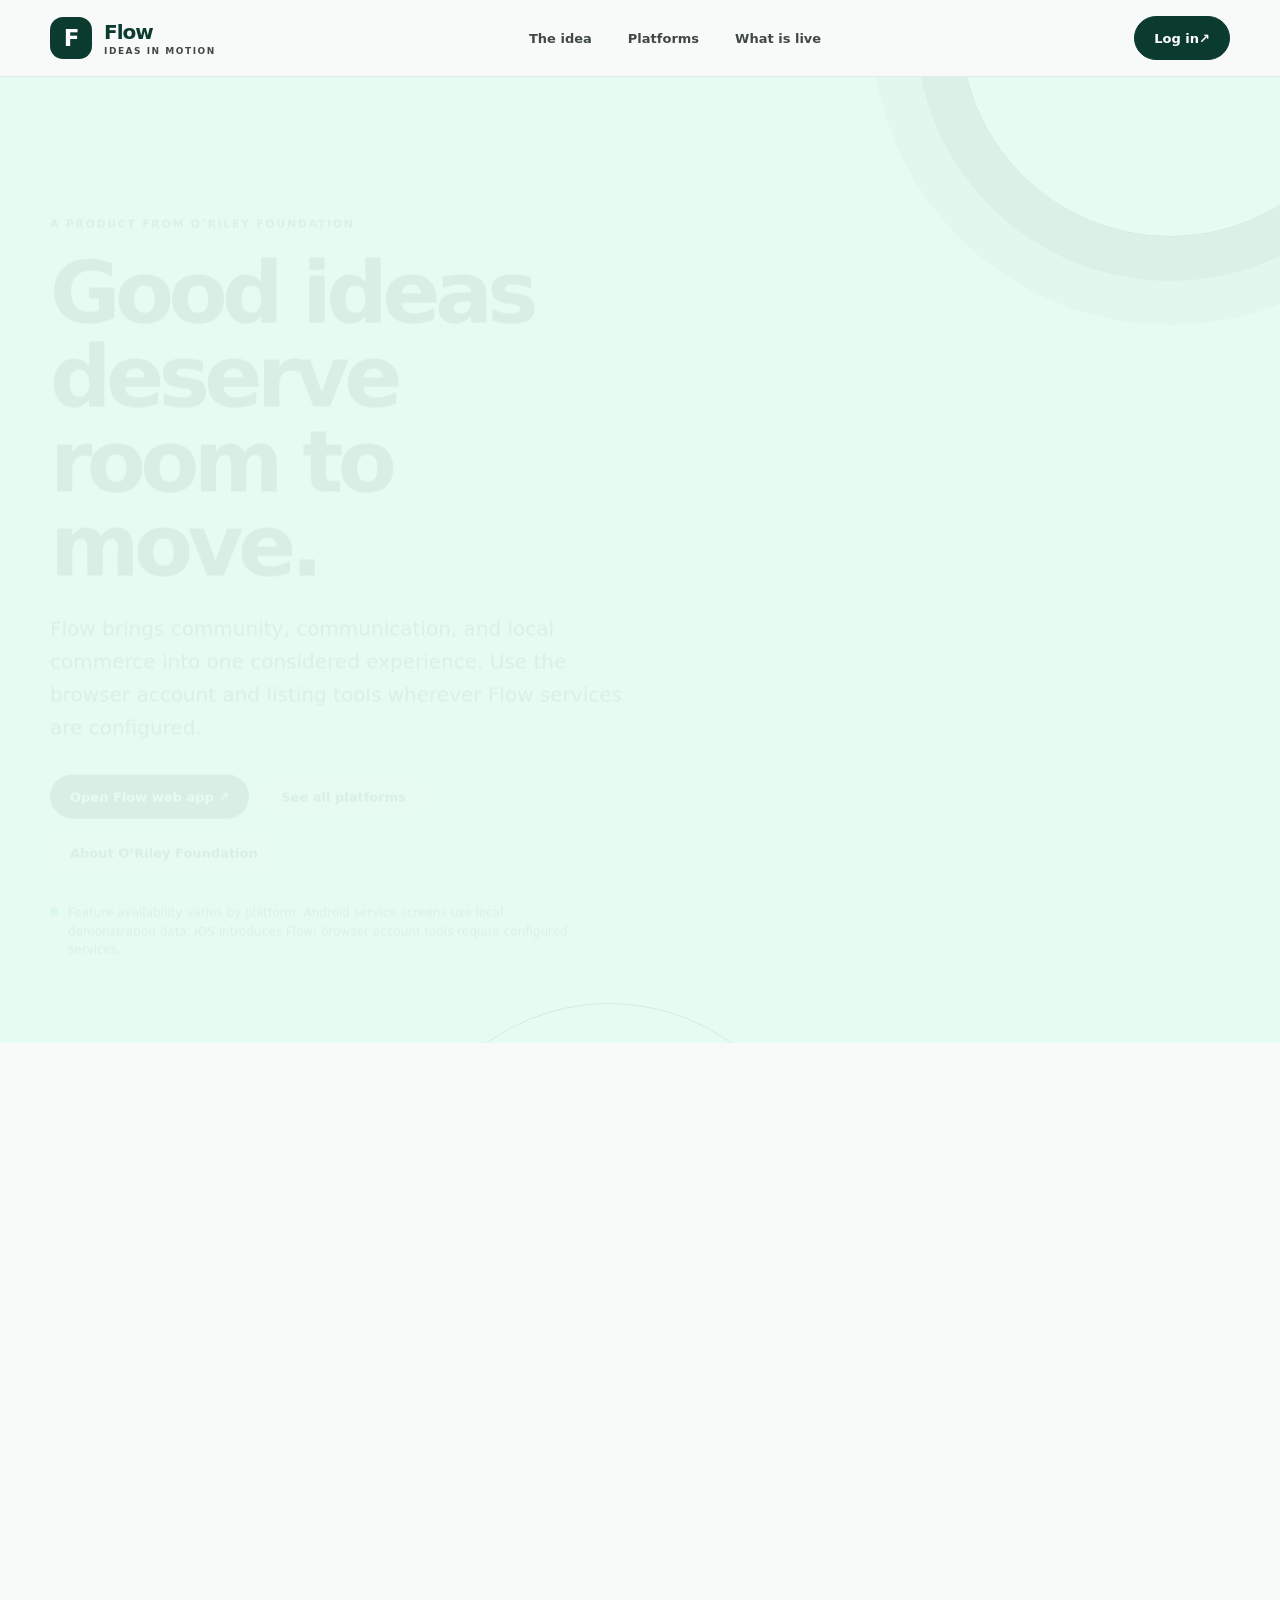
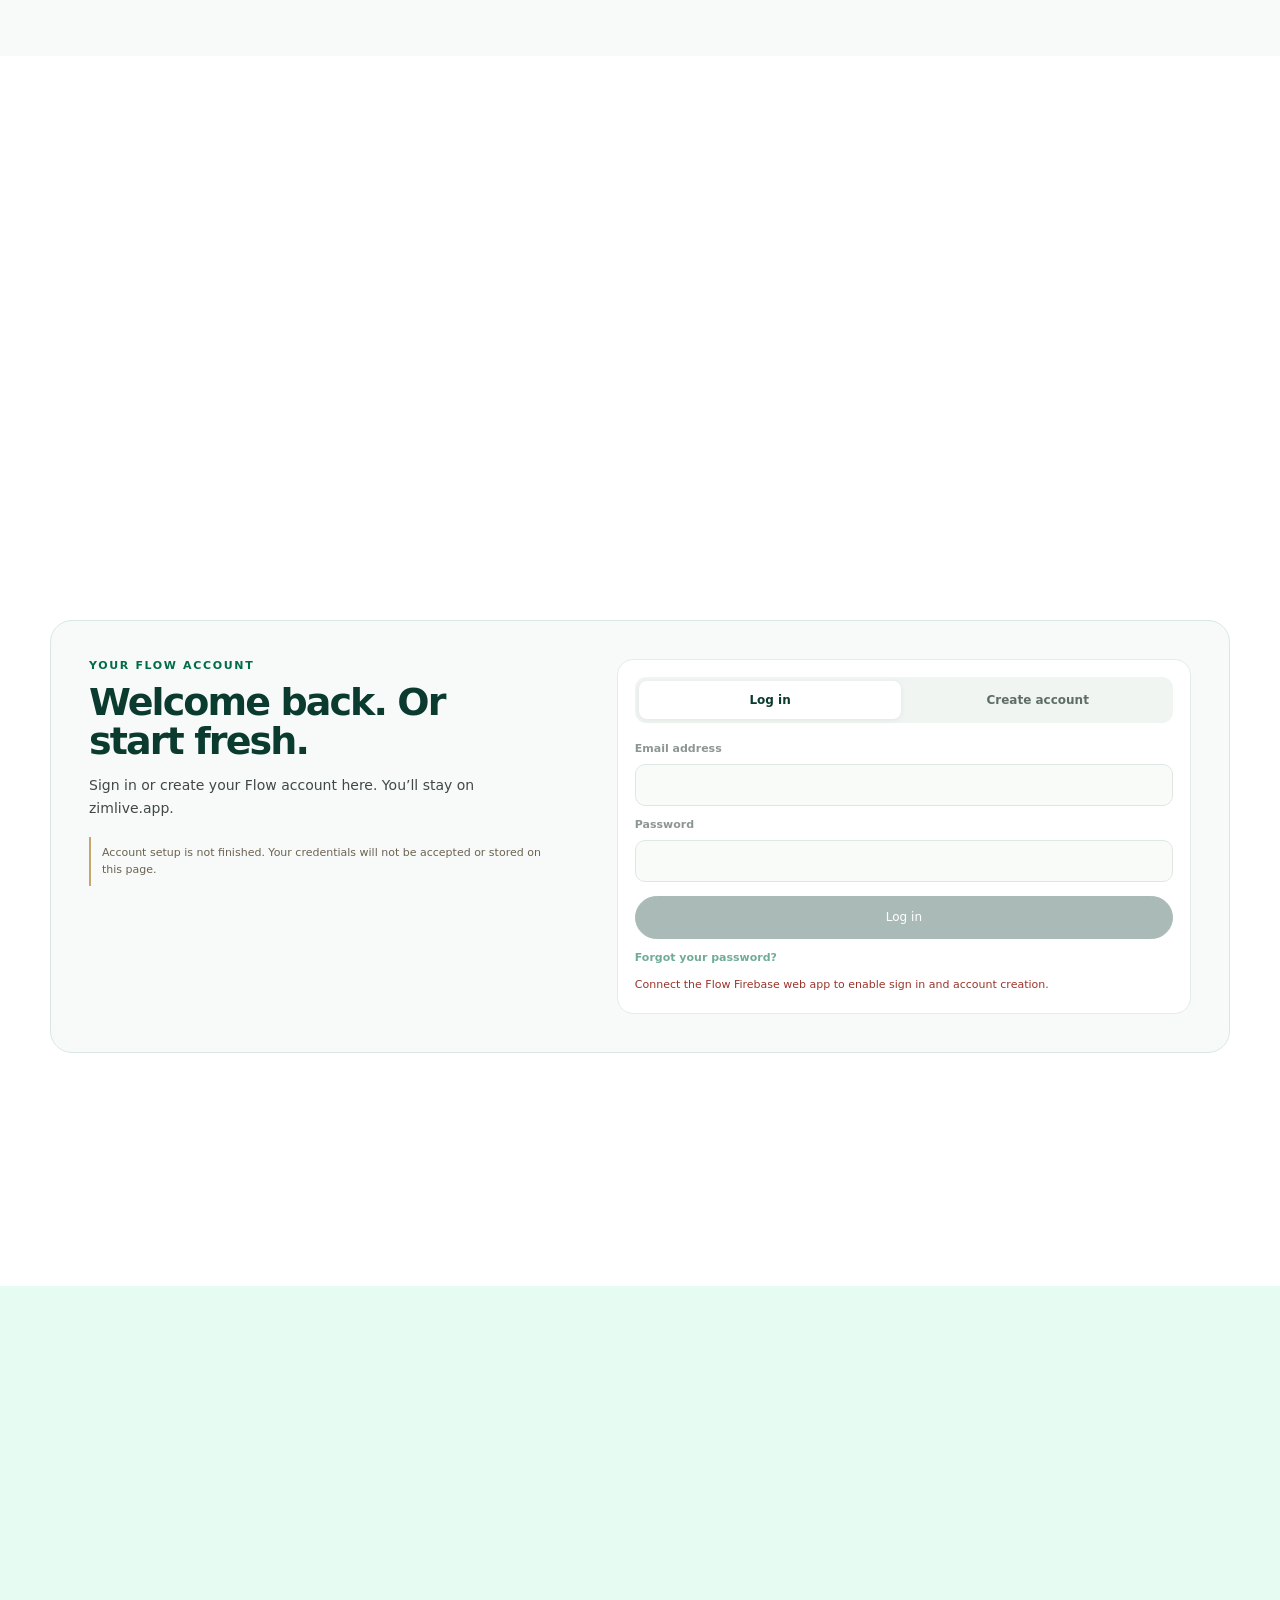
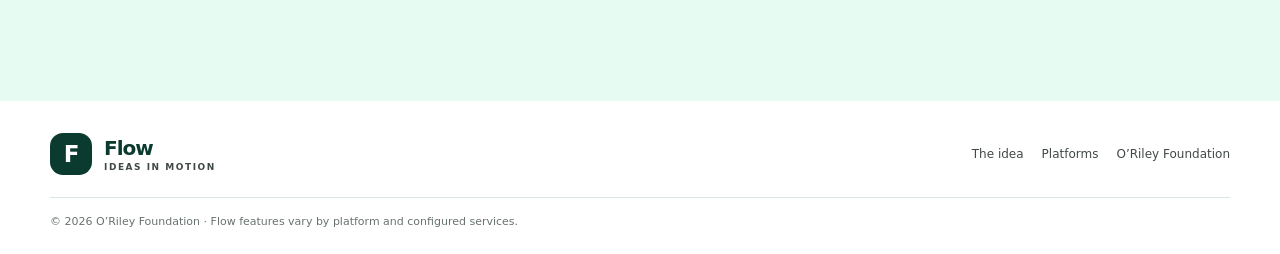
==== commit 1c2bedef: "Label Flow account entry as Log in" ====
--- a/index.html
+++ b/index.html
@@ -31,7 +31,7 @@
         <a href="#platforms">Platforms</a>
         <a href="#trust">What is live</a>
       </nav>
-      <a class="nav-cta" href="#account-access">Sign in / Create account <span aria-hidden="true">↗</span></a>
+      <a class="nav-cta" href="#account-access">Log in <span aria-hidden="true">↗</span></a>
     </div>
   </header>
 
@@ -98,17 +98,17 @@
             </div>
             <div id="account-forms">
               <div class="account-tabs" role="tablist" aria-label="Account options">
-                <button class="account-tab is-active" id="tab-sign-in" type="button" role="tab" aria-selected="true" aria-controls="form-sign-in" data-account-tab="sign-in">Sign in</button>
+                <button class="account-tab is-active" id="tab-sign-in" type="button" role="tab" aria-selected="true" aria-controls="form-sign-in" data-account-tab="sign-in">Log in</button>
                 <button class="account-tab" id="tab-create" type="button" role="tab" aria-selected="false" aria-controls="form-create" data-account-tab="create">Create account</button>
               </div>
               <form class="account-form" id="form-sign-in" role="tabpanel" aria-labelledby="tab-sign-in" data-account-panel="sign-in">
-                <fieldset data-auth-fields disabled><label for="sign-in-email">Email address</label><input id="sign-in-email" name="email" type="email" autocomplete="email" maxlength="254" required><label for="sign-in-password">Password</label><input id="sign-in-password" name="password" type="password" autocomplete="current-password" maxlength="128" required><button class="button" type="submit">Sign in</button></fieldset>
+                <fieldset data-auth-fields disabled><label for="sign-in-email">Email address</label><input id="sign-in-email" name="email" type="email" autocomplete="email" maxlength="254" required><label for="sign-in-password">Password</label><input id="sign-in-password" name="password" type="password" autocomplete="current-password" maxlength="128" required><button class="button" type="submit">Log in</button></fieldset>
                 <button class="text-link" id="forgot-password" type="button" disabled>Forgot your password?</button>
               </form>
               <form class="account-form" id="form-create" role="tabpanel" aria-labelledby="tab-create" data-account-panel="create" hidden>
                 <fieldset data-auth-fields disabled><label for="create-email">Email address</label><input id="create-email" name="email" type="email" autocomplete="email" maxlength="254" required><label for="create-password">Create password</label><input id="create-password" name="password" type="password" autocomplete="new-password" minlength="12" maxlength="128" aria-describedby="password-hint" required><small class="password-hint" id="password-hint">Use at least 12 characters. We’ll email a link to verify your address.</small><button class="button" type="submit">Create account</button></fieldset>
               </form>
-              <form class="account-form reset-form" id="form-reset-request" hidden><label for="reset-email">Email address</label><input id="reset-email" name="email" type="email" autocomplete="email" maxlength="254" required><button class="button" type="submit">Send password reset link</button><button class="text-link" id="back-to-sign-in" type="button">Back to sign in</button></form>
+              <form class="account-form reset-form" id="form-reset-request" hidden><label for="reset-email">Email address</label><input id="reset-email" name="email" type="email" autocomplete="email" maxlength="254" required><button class="button" type="submit">Send password reset link</button><button class="text-link" id="back-to-sign-in" type="button">Back to log in</button></form>
               <form class="account-form reset-form" id="form-reset" hidden><label for="reset-password">New password</label><input id="reset-password" name="password" type="password" autocomplete="new-password" minlength="12" maxlength="128" required><button class="button" type="submit">Update password</button></form>
             </div>
             <p class="account-status" id="account-status" role="status" aria-live="polite"></p>
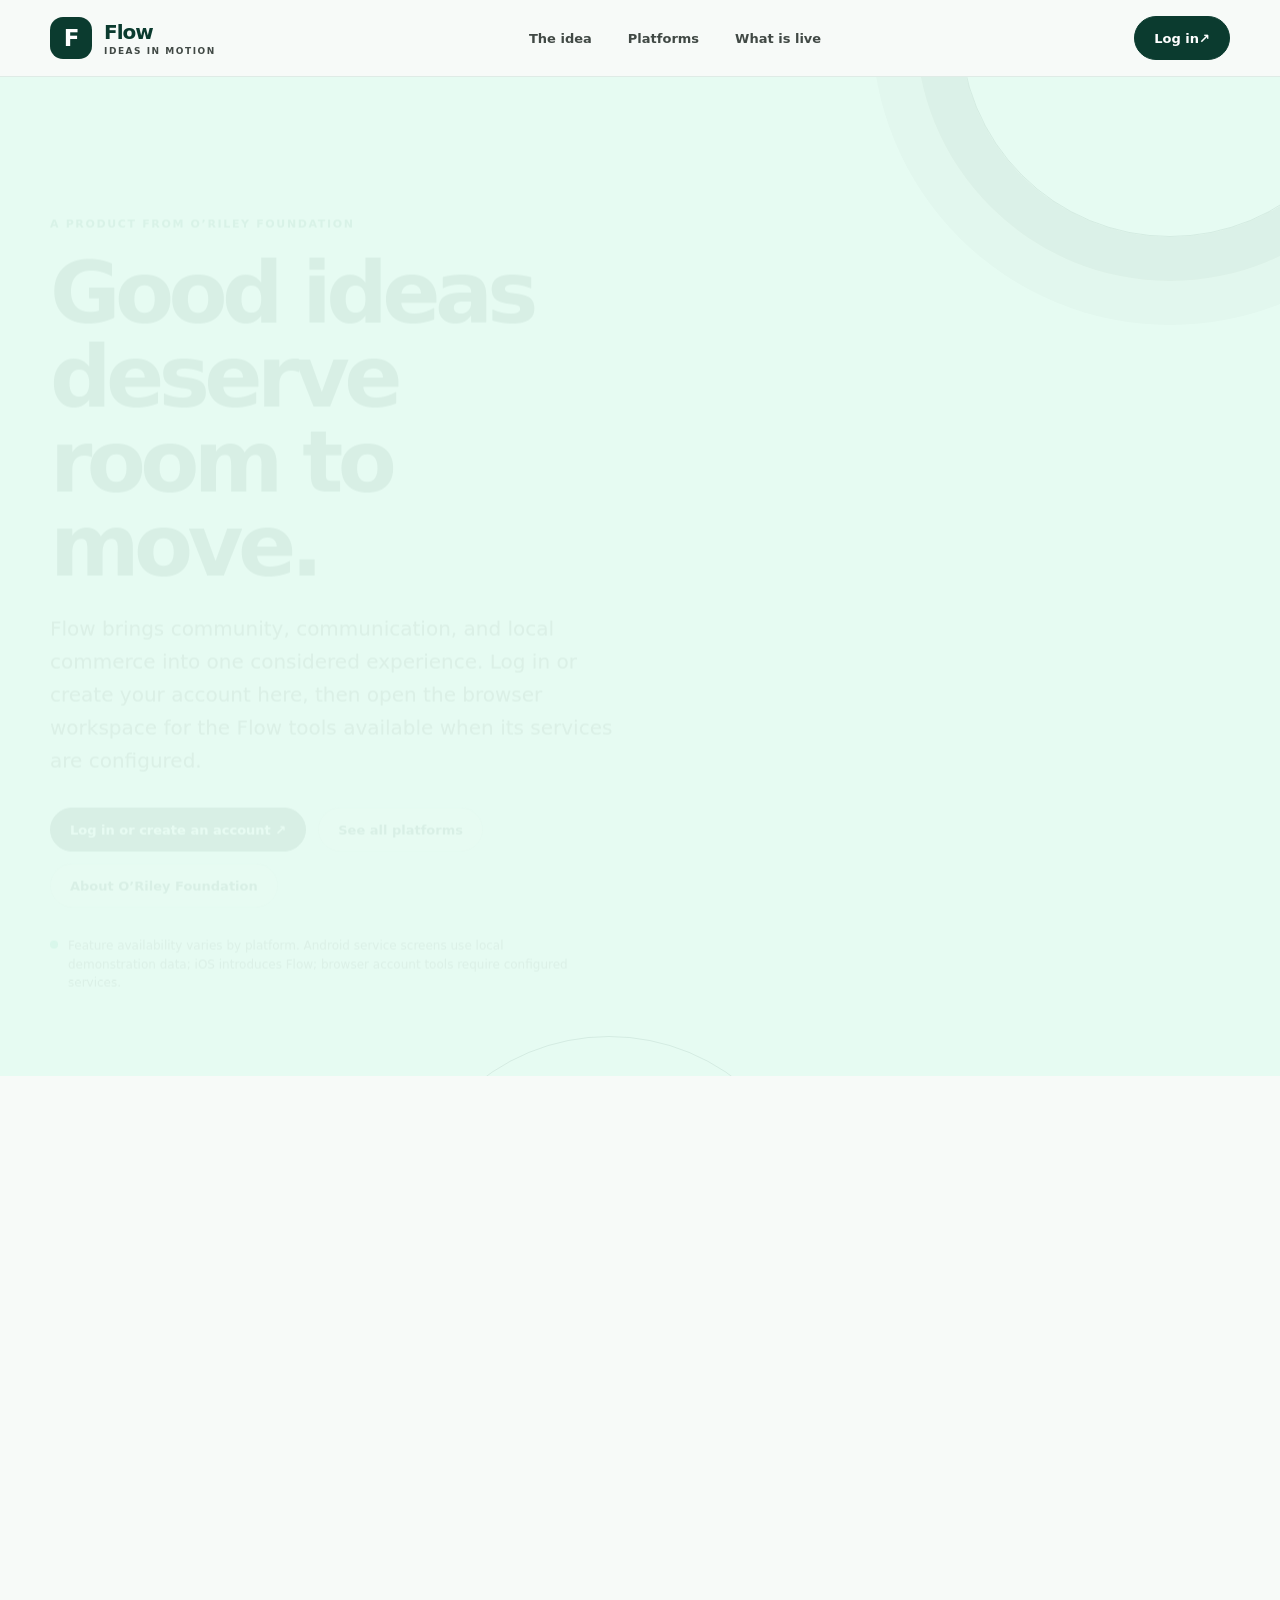
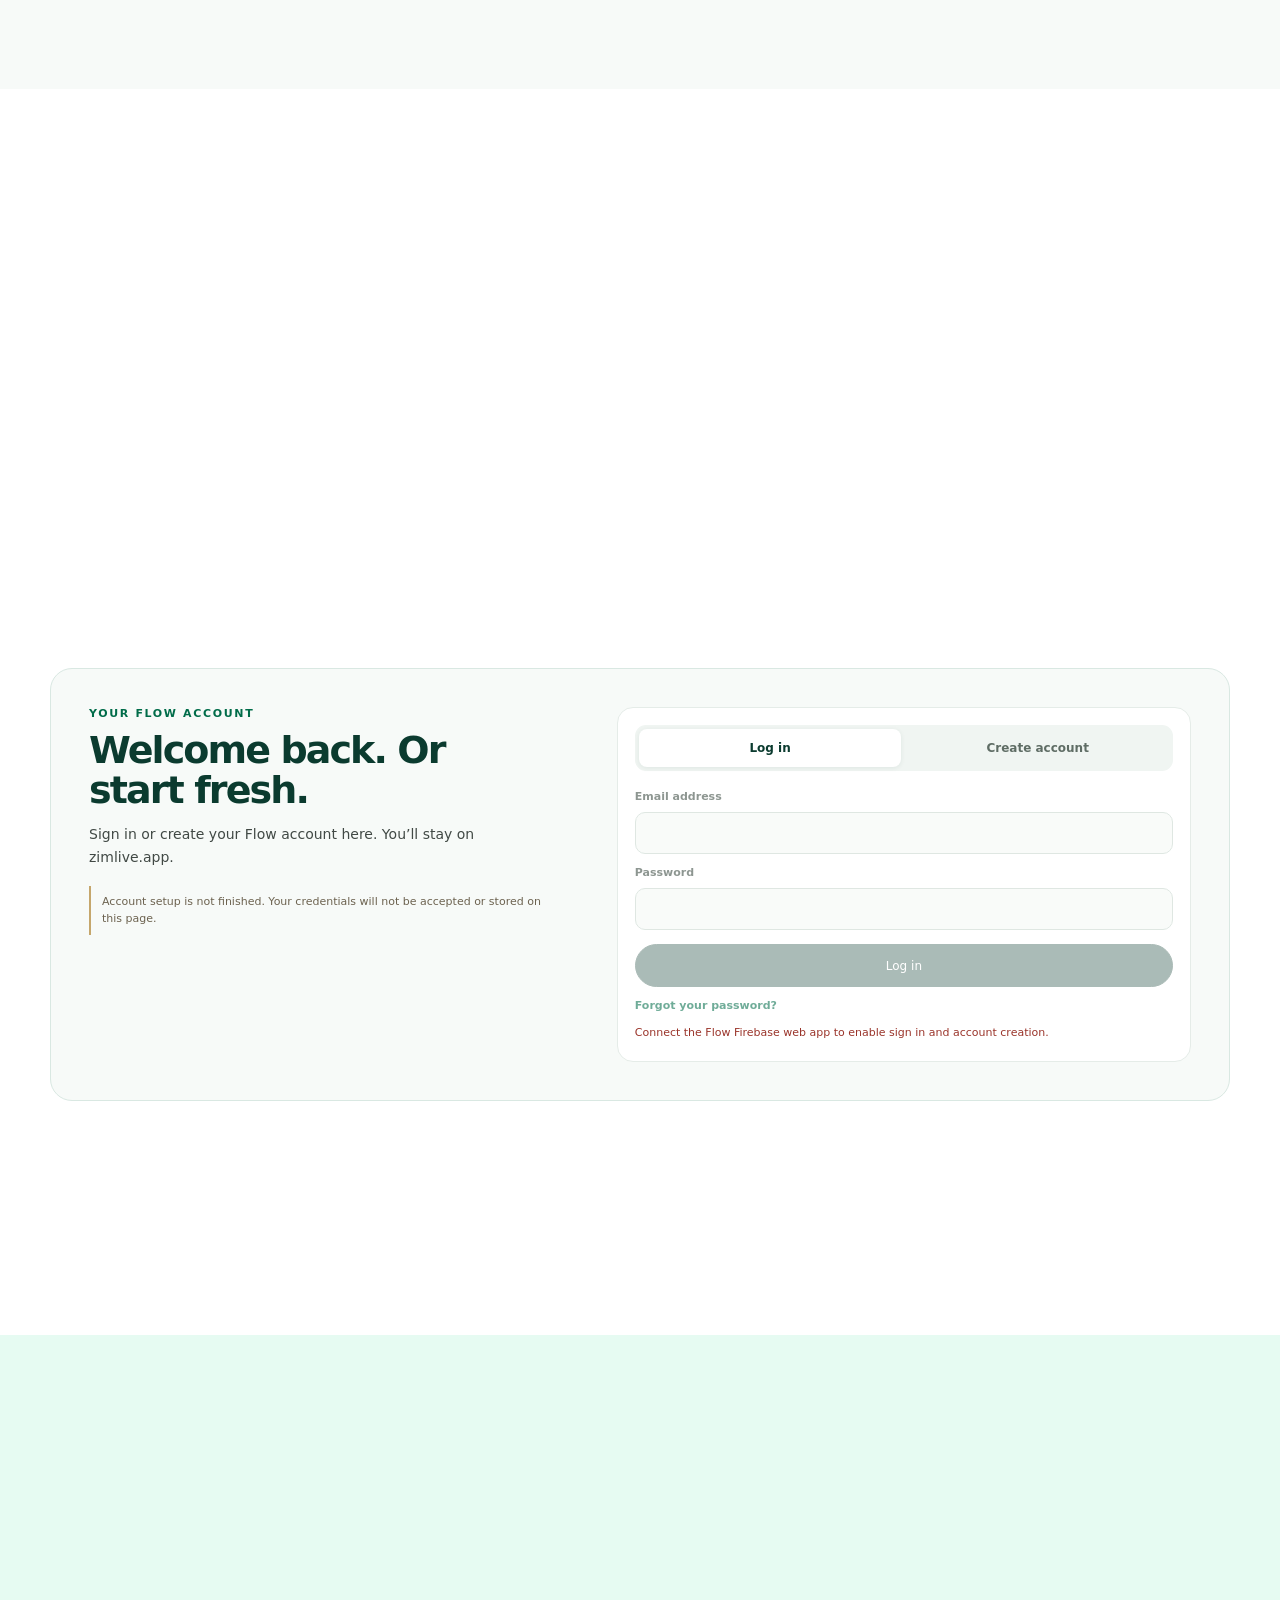
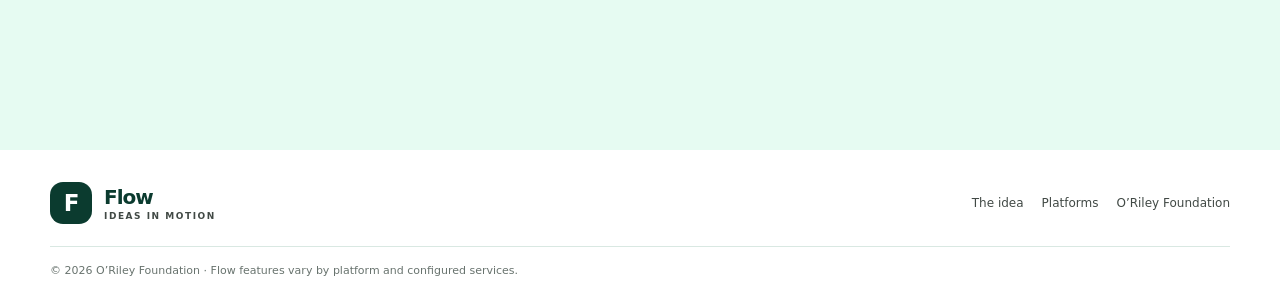
==== commit 5b23a884: "Clarify Flow web account scope and agent routing" ====
--- a/index.html
+++ b/index.html
@@ -41,9 +41,9 @@
         <div>
           <p class="kicker">A product from O’Riley Foundation</p>
           <h1 id="hero-title">Good ideas deserve room to move.</h1>
-          <p class="hero-copy">Flow brings community, communication, and local commerce into one considered experience. Use the browser account and listing tools wherever Flow services are configured.</p>
+          <p class="hero-copy">Flow brings community, communication, and local commerce into one considered experience. Log in or create your account here, then open the browser workspace for the Flow tools available when its services are configured.</p>
           <div class="hero-actions">
-            <a class="button" href="#account-access">Open Flow web app <span aria-hidden="true">&nbsp;↗</span></a>
+            <a class="button" href="#account-access">Log in or create an account <span aria-hidden="true">&nbsp;↗</span></a>
             <a class="button secondary" href="#platforms">See all platforms</a>
             <a class="button secondary" href="https://www.orileyplatforms.com/">About O’Riley Foundation</a>
           </div>
@@ -87,7 +87,7 @@
         <div class="status-grid">
           <article class="status-card"><span class="status-label">Android · Mobile app</span><h3>The fullest interface today.</h3><p>A multi-screen Compose app with settings and a device-local app gate. Community, messaging, marketplace, and wallet examples use local data.</p><a class="store-link" href="https://play.google.com/store/search?q=Flow%20O%27Riley%20Foundation&amp;c=apps" target="_blank" rel="noopener noreferrer" aria-label="Find Flow on Google Play"><svg viewBox="0 0 24 24" aria-hidden="true"><path fill="currentColor" d="M3.7 2.8c-.4.4-.7 1-.7 1.8v14.8c0 .8.3 1.4.7 1.8l8.4-9.1L3.7 2.8Zm1.4-.8 9.1 8 2.4-2.6L6.1 1.8c-.4-.2-.7-.1-1 .2Zm0 20c.3.2.7.3 1 .1l10.5-5.7-2.4-2.6-9.1 8.2Zm12.9-6.4 2.6-1.4c.9-.5.9-1.3 0-1.8L18 11l-2.6 2.8 2.6 2.8Z"/></svg><span><small>GET IT ON</small><strong>Google Play</strong></span><b aria-hidden="true">↗</b></a><p class="store-note">Search the store for Flow. If no listing is available yet, results may be empty.</p></article>
           <article class="status-card"><span class="status-label">iOS · Mobile app</span><h3>A native introduction.</h3><p>A SwiftUI welcome experience for Flow. Account, shared data, and service integrations are not available yet.</p><a class="store-link" href="https://apps.apple.com/search?term=Flow%20O%27Riley%20Foundation" target="_blank" rel="noopener noreferrer" aria-label="Find Flow on the Apple App Store"><svg viewBox="0 0 24 24" aria-hidden="true"><path fill="currentColor" d="M16.4 12.8c0-2.1 1.7-3.1 1.8-3.2-1-1.5-2.6-1.7-3.2-1.7-1.4-.1-2.8.9-3.5.9-.7 0-1.8-.9-3-.8-1.5 0-2.9.9-3.7 2.2-1.6 2.7-.4 6.7 1.2 8.9.8 1.1 1.7 2.3 2.9 2.3 1.2-.1 1.7-.7 3.1-.7s1.8.7 3.1.7c1.3 0 2.1-1.1 2.9-2.2.9-1.2 1.2-2.4 1.2-2.5-.1 0-2.8-1.1-2.8-3.9Zm-2.3-6.4c.6-.8 1-1.9.9-3-.9 0-2 .6-2.7 1.4-.6.7-1.1 1.8-1 2.9 1 .1 2.1-.5 2.8-1.3Z"/></svg><span><small>DOWNLOAD ON THE</small><strong>App Store</strong></span><b aria-hidden="true">↗</b></a><p class="store-note">Search the store for Flow. If no listing is available yet, results may be empty.</p></article>
-          <article class="status-card"><span class="status-label">Web · Browser app</span><h3>Use Flow from a browser.</h3><p>Create an account, sign in, manage your profile, save private listing drafts, submit reports, and discover published listings when Firebase is configured.</p><a class="button platform-account-link" href="#account-access">Sign in or create account <span aria-hidden="true">↗</span></a></article>
+          <article class="status-card"><span class="status-label">Web · Browser app</span><h3>Use Flow from a browser.</h3><p>Log in or create your account here on zimlive.app. The separate Flow browser workspace provides profile, private listing, report, and published-listing tools when its Firebase services and security rules are configured.</p><a class="button platform-account-link" href="#account-access">Log in or create an account <span aria-hidden="true">↗</span></a><a class="text-link" href="https://zimlive-app-offocial-webiste.vercel.app/" target="_blank" rel="noopener noreferrer">Open Flow browser workspace ↗</a></article>
         </div>
         <section class="account-access" id="account-access" aria-labelledby="account-title">
           <div class="account-intro"><p class="kicker">Your Flow account</p><h3 id="account-title">Welcome back. Or start fresh.</h3><p>Sign in or create your Flow account here. You’ll stay on zimlive.app.</p><span class="account-config-note" id="account-config-note">Account access is being connected. Do not enter your password until setup is complete.</span></div>
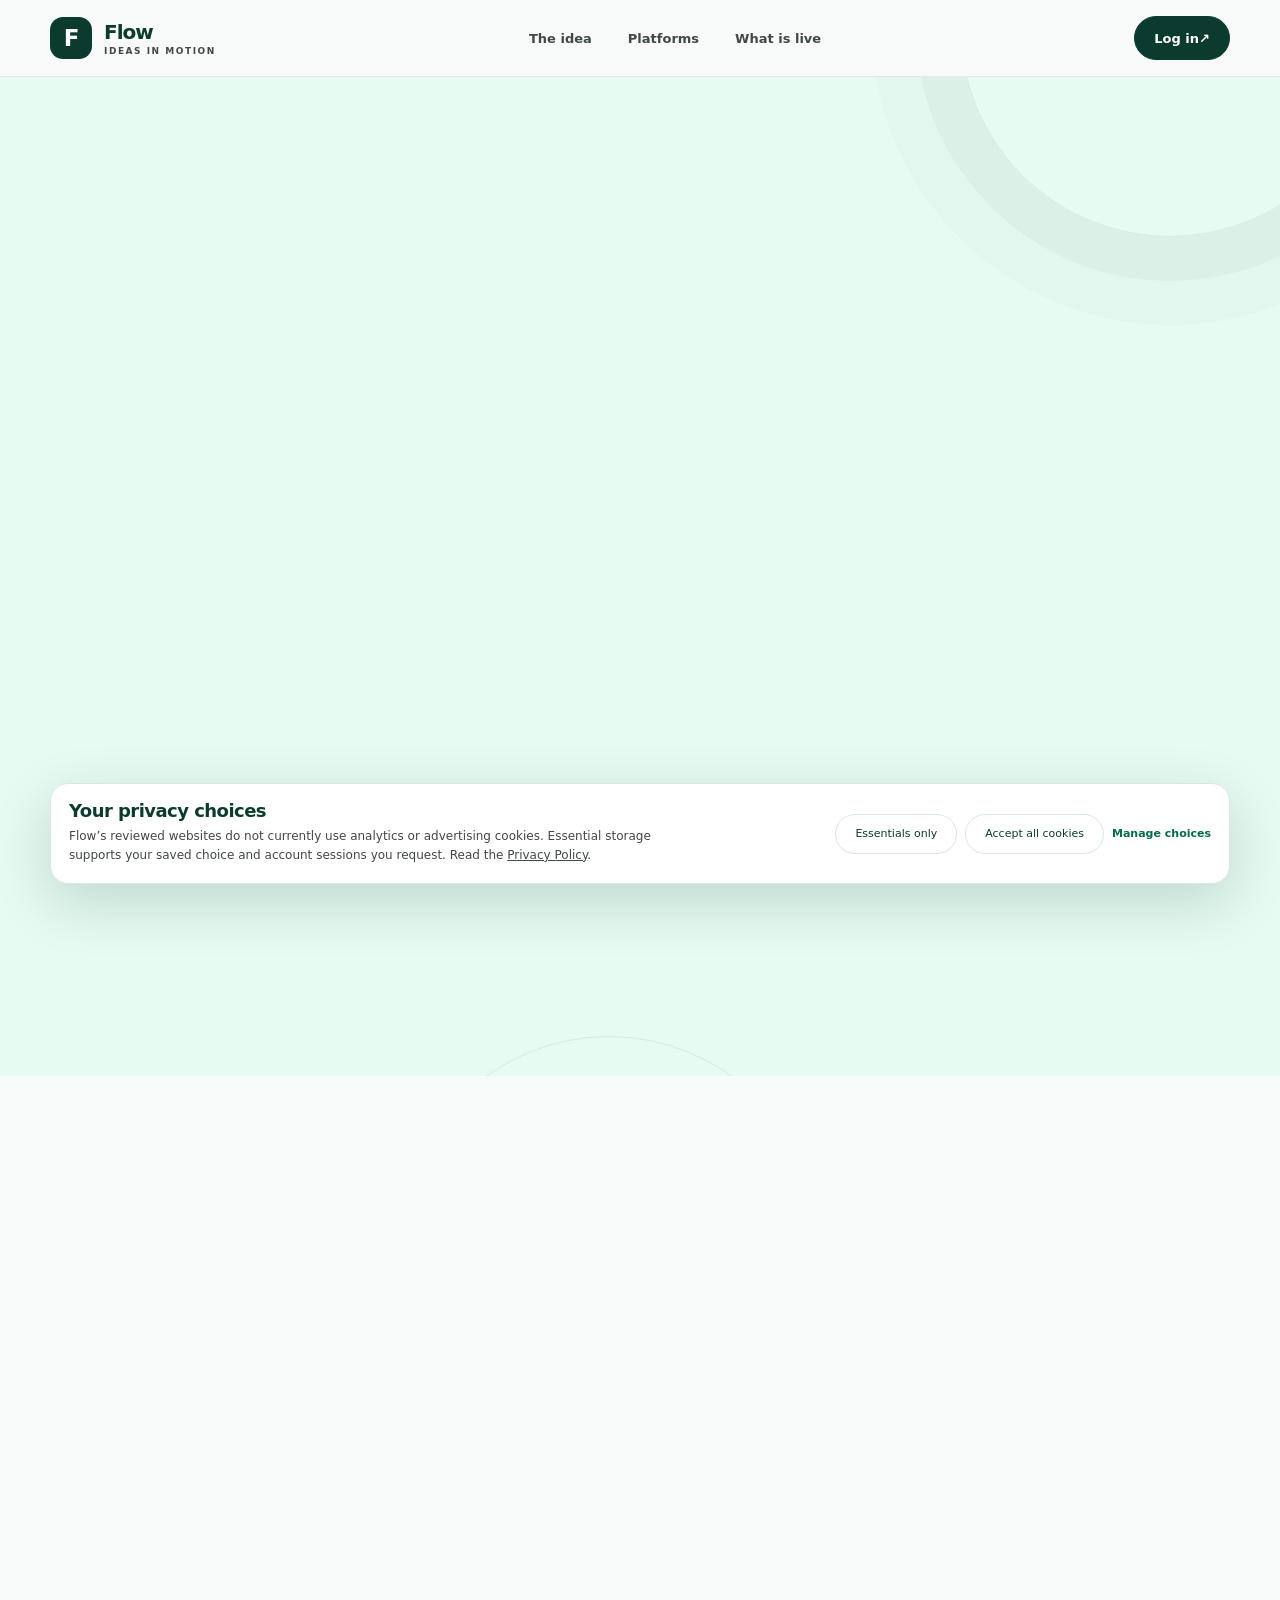
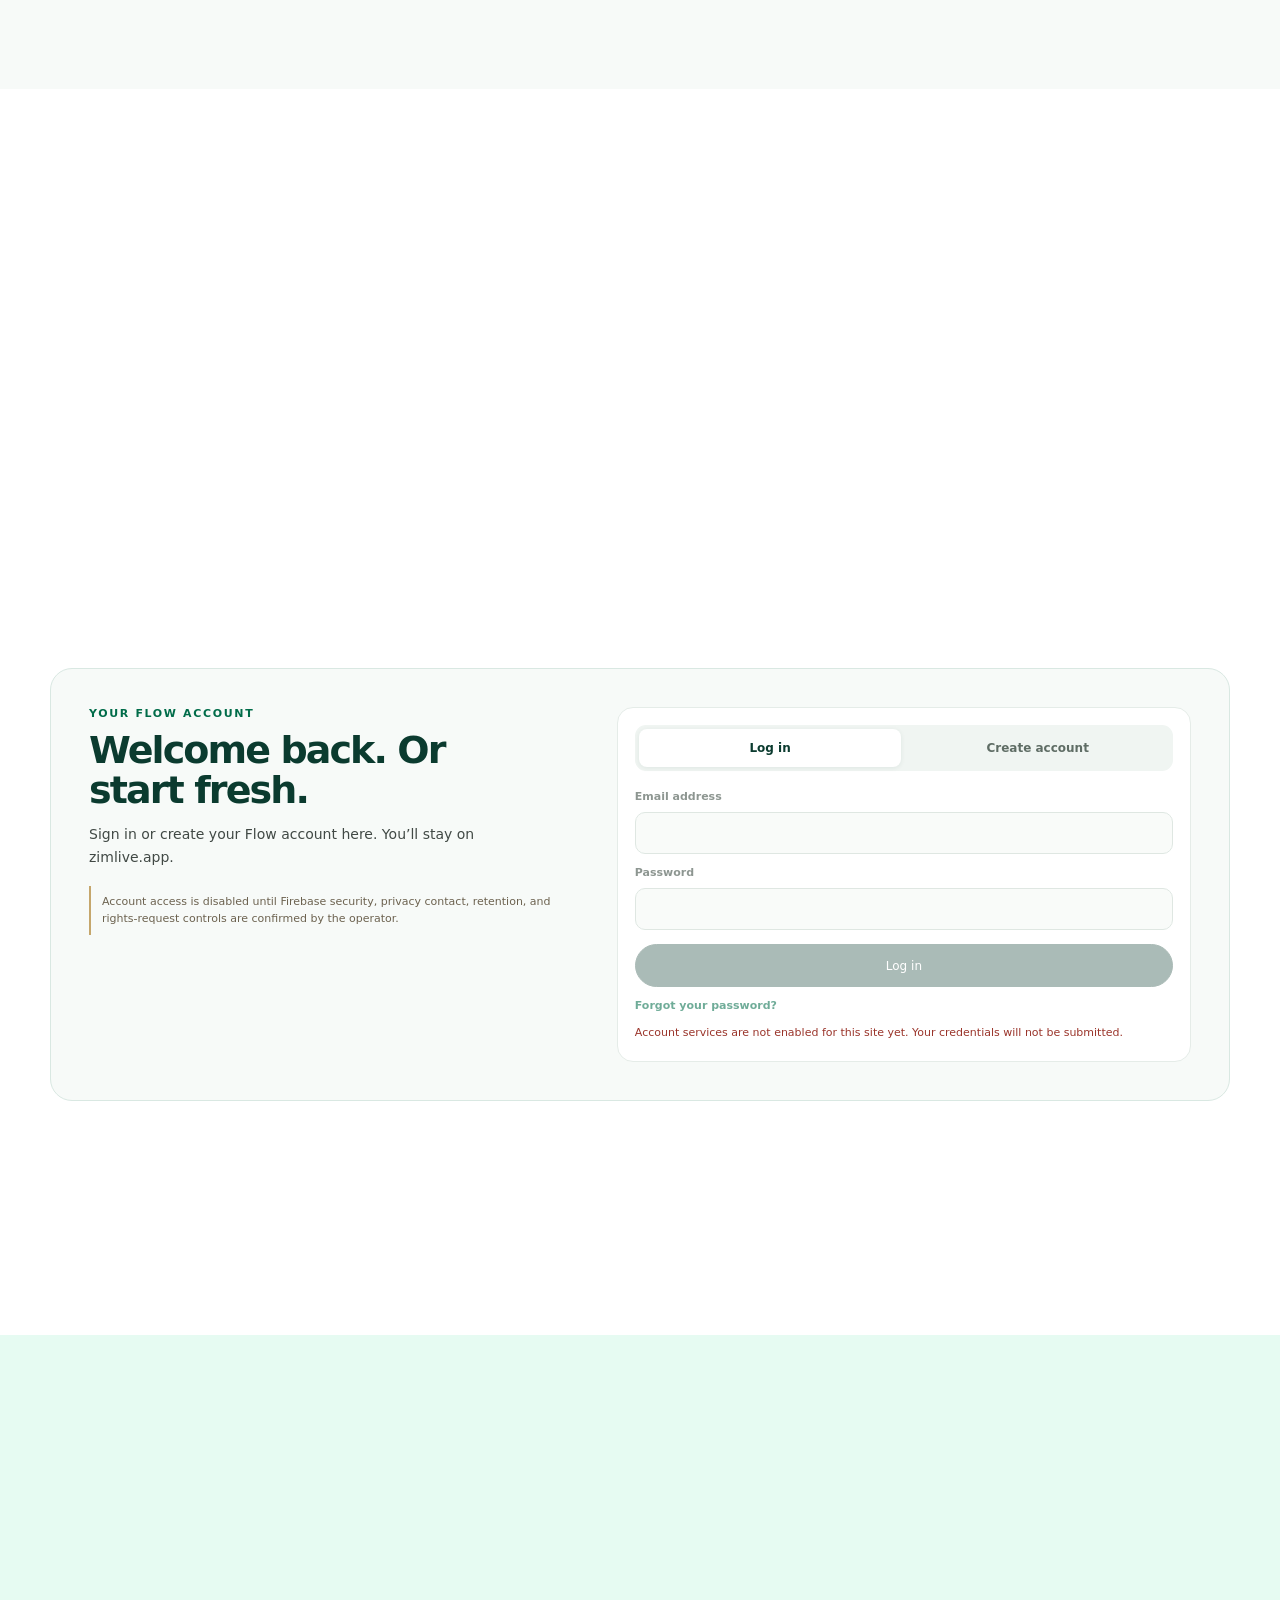
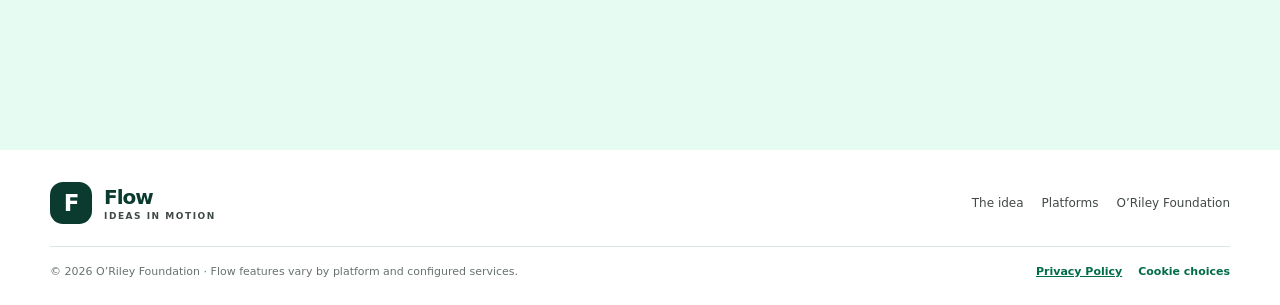
==== commit c18dec4a: "Add Flow privacy and consent readiness controls" ====
--- a/index.html
+++ b/index.html
@@ -106,7 +106,7 @@
                 <button class="text-link" id="forgot-password" type="button" disabled>Forgot your password?</button>
               </form>
               <form class="account-form" id="form-create" role="tabpanel" aria-labelledby="tab-create" data-account-panel="create" hidden>
-                <fieldset data-auth-fields disabled><label for="create-email">Email address</label><input id="create-email" name="email" type="email" autocomplete="email" maxlength="254" required><label for="create-password">Create password</label><input id="create-password" name="password" type="password" autocomplete="new-password" minlength="12" maxlength="128" aria-describedby="password-hint" required><small class="password-hint" id="password-hint">Use at least 12 characters. We’ll email a link to verify your address.</small><button class="button" type="submit">Create account</button></fieldset>
+                <fieldset data-auth-fields disabled><label for="create-email">Email address</label><input id="create-email" name="email" type="email" autocomplete="email" maxlength="254" required><label for="create-password">Create password</label><input id="create-password" name="password" type="password" autocomplete="new-password" minlength="12" maxlength="128" aria-describedby="password-hint" required><small class="password-hint" id="password-hint">Use at least 12 characters. We’ll email a link to verify your address.</small><div class="privacy-ack"><input id="create-privacy-ack" name="privacyAcknowledged" type="checkbox" required><label for="create-privacy-ack">I have read and understand the Flow Privacy Policy.</label><a href="/privacy-policy.html" target="_blank" rel="noopener noreferrer">Read policy</a></div><button class="button" type="submit">Create account</button></fieldset>
               </form>
               <form class="account-form reset-form" id="form-reset-request" hidden><label for="reset-email">Email address</label><input id="reset-email" name="email" type="email" autocomplete="email" maxlength="254" required><button class="button" type="submit">Send password reset link</button><button class="text-link" id="back-to-sign-in" type="button">Back to log in</button></form>
               <form class="account-form reset-form" id="form-reset" hidden><label for="reset-password">New password</label><input id="reset-password" name="password" type="password" autocomplete="new-password" minlength="12" maxlength="128" required><button class="button" type="submit">Update password</button></form>
@@ -132,11 +132,17 @@
         <a class="brand" href="#top" aria-label="Flow home"><span class="brand-mark" aria-hidden="true">F</span><span><span class="brand-name">Flow</span><span class="brand-line">IDEAS IN MOTION</span></span></a>
         <div class="footer-links"><a href="#about">The idea</a><a href="#platforms">Platforms</a><a href="https://www.orileyplatforms.com/">O’Riley Foundation</a></div>
       </div>
-      <p class="fine-print">© 2026 O’Riley Foundation · Flow features vary by platform and configured services.</p>
+      <div class="fine-print footer-legal"><span>© 2026 O’Riley Foundation · Flow features vary by platform and configured services.</span><div><a href="/privacy-policy.html">Privacy Policy</a><button class="text-link" type="button" data-open-cookie-choices>Cookie choices</button></div></div>
     </div>
   </footer>
+  <section class="cookie-banner" id="flow-cookie-banner" role="region" aria-labelledby="cookie-title" hidden>
+    <div class="cookie-copy"><h2 id="cookie-title">Your privacy choices</h2><p>Flow’s reviewed websites do not currently use analytics or advertising cookies. Essential storage supports your saved choice and account sessions you request. Read the <a href="/privacy-policy.html">Privacy Policy</a>.</p></div>
+    <div class="cookie-actions"><button class="button secondary" type="button" data-cookie-accept="essential">Essentials only</button><button class="button secondary" type="button" data-cookie-accept="all">Accept all cookies</button><button class="text-link" type="button" data-open-cookie-choices>Manage choices</button></div>
+  </section>
+  <dialog class="cookie-dialog" id="flow-cookie-dialog" aria-labelledby="cookie-dialog-title"><form method="dialog"><h2 id="cookie-dialog-title">Cookie and storage choices</h2><p>Only essential browser storage is active in the reviewed Flow websites. “Accept all cookies” therefore allows the same current technologies as “Essentials only.” No optional category is active. If that changes, Flow must provide details and request a new choice.</p><label class="cookie-option"><input type="checkbox" checked disabled><span><strong>Essential storage</strong><small>Stores your choice and supports an account session when you choose to sign in.</small></span></label><div class="cookie-dialog-actions"><button class="button secondary" value="cancel">Cancel</button><button class="button secondary" type="button" data-save-cookie-choices>Save choices</button></div></form></dialog>
+  <script type="module" src="/scripts/consent.js"></script>
   <script type="module" src="/scripts/site.js"></script>
-  <script type="application/json" id="flow-firebase-config">{"apiKey":"","authDomain":"","projectId":"","appId":""}</script>
+  <script type="application/json" id="flow-firebase-config">{"apiKey":"","authDomain":"","projectId":"","appId":"","privacyReady":false}</script>
   <script type="module" src="/scripts/account.js"></script>
 </body>
 </html>
--- a/styles/site.css
+++ b/styles/site.css
@@ -124,6 +124,10 @@
     .account-form .button { width: 100%; min-height: 43px; margin-top: 5px; font: inherit; font-size: 12px; cursor: pointer; }
     .account-form .button:disabled, .account-content button:disabled { cursor: not-allowed; opacity: .56; transform: none; }
     .password-hint { color: #7b877f; font-size: 10px; line-height: 1.5; }
+    .privacy-ack { display: flex; align-items: flex-start; gap: 8px; margin-top: 6px; color: #48564e; font-size: 11px; line-height: 1.5; }
+    .account-form .privacy-ack input { width: 18px; min-height: 18px; flex: 0 0 auto; margin: 1px 0 0; accent-color: var(--pine); }
+    .privacy-ack label { flex: 1; margin: 0; font-weight: 500; }
+    .privacy-ack a { flex: 0 0 auto; color: var(--pine); }
     .text-link { width: fit-content; border: 0; padding: 1px 0; background: transparent; color: var(--pine); font: inherit; font-size: 11px; font-weight: 700; cursor: pointer; }
     .text-link:hover { color: var(--forest); text-decoration: underline; text-underline-offset: 3px; }
     .account-status { min-height: 19px; margin: 12px 0 0; color: #306544; font-size: 11px; line-height: 1.5; }
@@ -152,6 +156,34 @@
     .footer-links a { color: var(--muted); font-size: 12px; text-decoration: none; }
     .footer-links a:hover { color: var(--forest); text-decoration: underline; }
     .fine-print { margin: 22px 0 0; padding-top: 17px; border-top: 1px solid var(--line); color: #68736e; font-size: 11px; }
+    .fine-print.footer-legal, .footer-legal > div { display: flex; align-items: center; justify-content: space-between; gap: 16px; }
+    .footer-legal a, .policy-page a:not(.button) { color: var(--pine); font-weight: 700; }
+    .footer-legal .text-link { color: var(--pine); }
+    .policy-page { max-width: 850px; padding-top: 64px; padding-bottom: 72px; }
+    .policy-page h1 { font-size: clamp(42px, 6vw, 66px); }
+    .policy-page h2 { margin: 30px 0 9px; font-size: clamp(20px, 3vw, 27px); }
+    .policy-page p, .policy-page li { color: #414945; font-size: 15px; line-height: 1.75; }
+    .policy-page ul { padding-left: 22px; }
+    .policy-page li + li { margin-top: 10px; }
+    .policy-updated { color: #68736e !important; font-size: 13px !important; }
+    .policy-callout { margin: 24px 0 32px; border-left: 4px solid #c5a66c; border-radius: 0 14px 14px 0; padding: 16px 18px; background: #fff; color: #414945; font-size: 14px; line-height: 1.7; }
+    .policy-back { display: flex; flex-wrap: wrap; gap: 10px; margin-top: 36px; }
+    .cookie-banner { position: fixed; z-index: 30; right: 16px; bottom: 16px; left: 16px; display: flex; align-items: center; justify-content: space-between; gap: 20px; max-width: 1180px; margin-inline: auto; border: 1px solid var(--line); border-radius: 18px; padding: 18px; background: var(--white); box-shadow: 0 18px 55px rgb(11 59 47 / 18%); }
+    .cookie-banner[hidden] { display: none; }
+    .cookie-copy { max-width: 630px; }
+    .cookie-copy h2, .cookie-dialog h2 { margin: 0 0 6px; color: var(--forest); font-size: 18px; letter-spacing: -.03em; }
+    .cookie-copy p, .cookie-dialog p { margin: 0; color: var(--muted); font-size: 12px; line-height: 1.6; }
+    .cookie-actions { display: flex; flex-wrap: wrap; align-items: center; justify-content: flex-end; gap: 8px; }
+    .cookie-actions .button { min-height: 40px; font: inherit; font-size: 11px; cursor: pointer; }
+    .cookie-dialog { width: min(480px, calc(100% - 28px)); border: 1px solid var(--line); border-radius: 18px; padding: 22px; box-shadow: 0 24px 70px rgb(11 59 47 / 22%); }
+    .cookie-dialog::backdrop { background: rgb(11 27 20 / 48%); }
+    .cookie-dialog form { display: grid; gap: 16px; }
+    .cookie-option { display: flex; align-items: flex-start; gap: 11px; border: 1px solid var(--line); border-radius: 12px; padding: 12px; color: var(--ink); }
+    .cookie-option input { width: 18px; height: 18px; flex: 0 0 auto; margin: 2px 0 0; accent-color: var(--pine); }
+    .cookie-option span { display: grid; gap: 4px; }
+    .cookie-option small { color: var(--muted); font-size: 11px; font-weight: 450; line-height: 1.5; }
+    .cookie-dialog-actions { display: flex; justify-content: flex-end; gap: 9px; }
+    .cookie-dialog-actions .button { min-height: 40px; font: inherit; font-size: 11px; cursor: pointer; }
 
     @media (max-width: 850px) {
       .hero-grid { grid-template-columns: minmax(0, 1fr) minmax(260px, .8fr); gap: 34px; }
@@ -175,6 +207,10 @@
       .feature { min-height: 0; }
       .feature h3 { margin-top: 17px; }
       .closing-inner, .footer-row { align-items: flex-start; flex-direction: column; }
+      .cookie-banner { align-items: stretch; flex-direction: column; }
+      .cookie-actions { display: grid; grid-template-columns: 1fr 1fr; }
+      .cookie-actions .text-link { grid-column: 1 / -1; justify-self: center; min-height: 36px; }
+      .fine-print.footer-legal, .footer-legal > div { align-items: flex-start; flex-direction: column; }
     }
     @media (prefers-reduced-motion: reduce) {
       *, *::before, *::after { scroll-behavior: auto !important; transition-duration: .01ms !important; }
